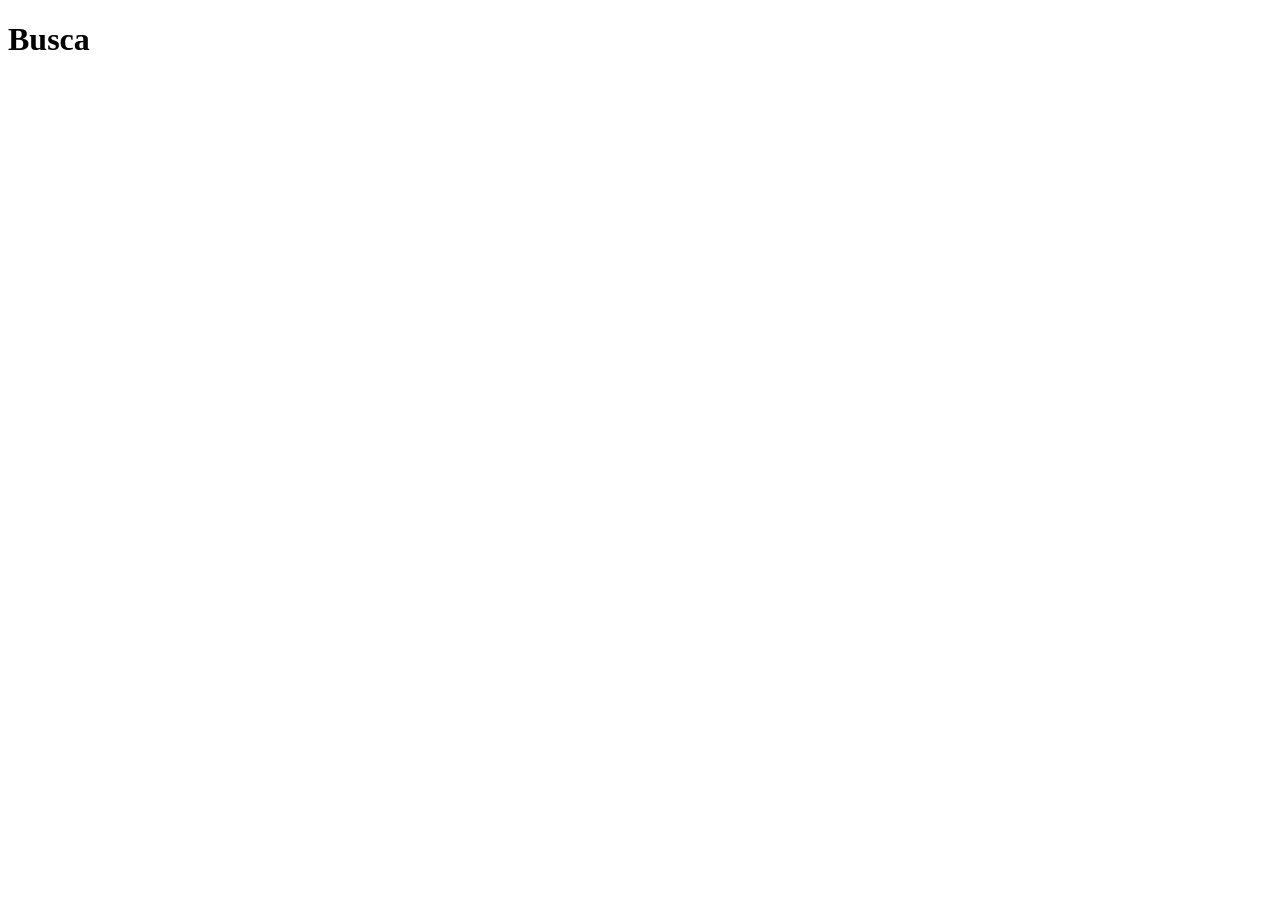
==== busca.html @ 6e4b0859 "Estrutura inicial do projeto" ====
<!DOCTYPE html>
<html lang="pt-BR">
<head>
  <meta charset="UTF-8">
  <meta name="viewport" content="width=device-width, initial-scale=1">
  <title>Busca · IMDb Clone</title>
  <link rel="stylesheet" href="css/variaveis.css">
  <link rel="stylesheet" href="css/base.css">
  <link rel="stylesheet" href="css/componentes.css">
  <link rel="stylesheet" href="css/paginas.css">
</head>
<body data-pagina="busca" data-raiz=".">
  <header id="cabecalho"></header>
  <main id="conteudo">
    <h1>Busca</h1>
  </main>
  <footer id="rodape"></footer>
</body>
</html>
---- css/variaveis.css ----
/* ==========================================================================
   variaveis.css — tokens do guia de estilo (Parte 1, seção 4)
   Valores medidos no IMDb em 08/11/2026. Importado antes de todos os outros CSS.
   Tema escuro é o padrão; o tema claro troca só as variáveis (html[data-tema="claro"]).
   ========================================================================== */

:root {
  /* ---- Cores fixas (iguais nos dois temas) ---- */
  --cor-destaque: #F5C518;        /* botão primário, estrelas, barra dos títulos */
  --cor-sobre-destaque: #000000;  /* texto em cima do amarelo (contraste 12,9:1) */

  /* ---- Tema escuro (padrão) ---- */
  --cor-fundo: #000000;
  --cor-cabecalho: #121212;
  --cor-superficie: #1F1F1F;      /* busca, campos, menus */
  --cor-card: #1A1A1A;            /* cards e pôsteres */
  --cor-botao-secundario: #2C2C2C;
  --cor-borda: #3A3A3A;
  --cor-texto: #FFFFFF;           /* 21:1 sobre o fundo */
  --cor-texto-2: #B3B3B3;         /* secundário: metadados, rodapé (10:1) */
  --cor-link: #5799EF;            /* links e "Avaliar" (7,2:1) */
  --cor-erro: #FB3C3C;            /* 5,8:1 */
  --cor-sucesso: #67AD4B;         /* 7,7:1 */
  --cor-foco: #5799EF;            /* contorno de foco visível (teclado) */

  /* ---- Tipografia ---- */
  --fonte: "Roboto", Helvetica, Arial, sans-serif;
  --tam-h1: 3rem;          /* 48px / 50px — peso 300 */
  --alt-h1: 3.125rem;
  --tam-h2: 1.375rem;      /* 22px / 26px — peso 600 */
  --alt-h2: 1.625rem;
  --tam-texto: 1rem;       /* 16px / 24px — peso 400 */
  --alt-texto: 1.5rem;
  --tam-botao: 0.875rem;   /* 14px / 20px — peso 500 */
  --alt-botao: 1.25rem;
  --tam-legenda: 0.75rem;  /* 12px / 16px — peso 400 */
  --alt-legenda: 1rem;
  --peso-leve: 300;
  --peso-normal: 400;
  --peso-medio: 500;
  --peso-forte: 600;

  /* ---- Formas e medidas ---- */
  --raio-botao: 24px;      /* pílula */
  --raio-card: 12px;
  --raio-chip: 16px;
  --raio-campo: 4px;
  --altura-botao: 36px;
  --altura-botao-grande: 48px;
  --altura-chip: 30px;
  --altura-cabecalho: 56px;
  --largura-maxima: 1280px;
  --barra-titulo: 4px;     /* barra amarela à esquerda do h2 */
  --espaco-1: 0.25rem;
  --espaco-2: 0.5rem;
  --espaco-3: 1rem;
  --espaco-4: 1.5rem;
  --espaco-5: 2rem;

  /* ---- Movimento ---- */
  --transicao: 0.2s ease;
}

/* Tema claro (alternância via js/componentes/tema.js) */
html[data-tema="claro"] {
  --cor-fundo: #FFFFFF;
  --cor-cabecalho: #F0F0F0;
  --cor-superficie: #FAFAFA;
  --cor-card: #FFFFFF;
  --cor-botao-secundario: #F0F0F0;
  --cor-borda: #D0D0D0;
  --cor-texto: #212121;           /* 16,1:1 sobre branco */
  --cor-texto-2: #5F5F5F;
  --cor-link: #0E63BE;            /* 5,9:1 */
  --cor-erro: #BD2404;            /* 6,1:1 */
  --cor-sucesso: #008A00;         /* só ícone e borda (4,5:1) */
  --cor-foco: #0E63BE;
}

/* Breakpoints adotados (não dá para usar variável dentro de @media):
   mobile  : até 599px
   tablet  : a partir de 600px   → @media (min-width: 600px)
   desktop : a partir de 1024px  → @media (min-width: 1024px) */

/* Mobile: títulos menores (h1 28/32, h2 18/22) */
@media (max-width: 599px) {
  :root {
    --tam-h1: 1.75rem;
    --alt-h1: 2rem;
    --tam-h2: 1.125rem;
    --alt-h2: 1.375rem;
  }
}
---- css/base.css ----
/* base.css: reset, tipografia, layout geral, cabeçalho, rodapé e utilitários. */
---- css/componentes.css ----
/* componentes.css: botões, cards, chips, campos de formulário, alertas, modal, tabela e carrossel. */
---- css/paginas.css ----
/* paginas.css: ajustes específicos de cada página (um bloco comentado por página). */
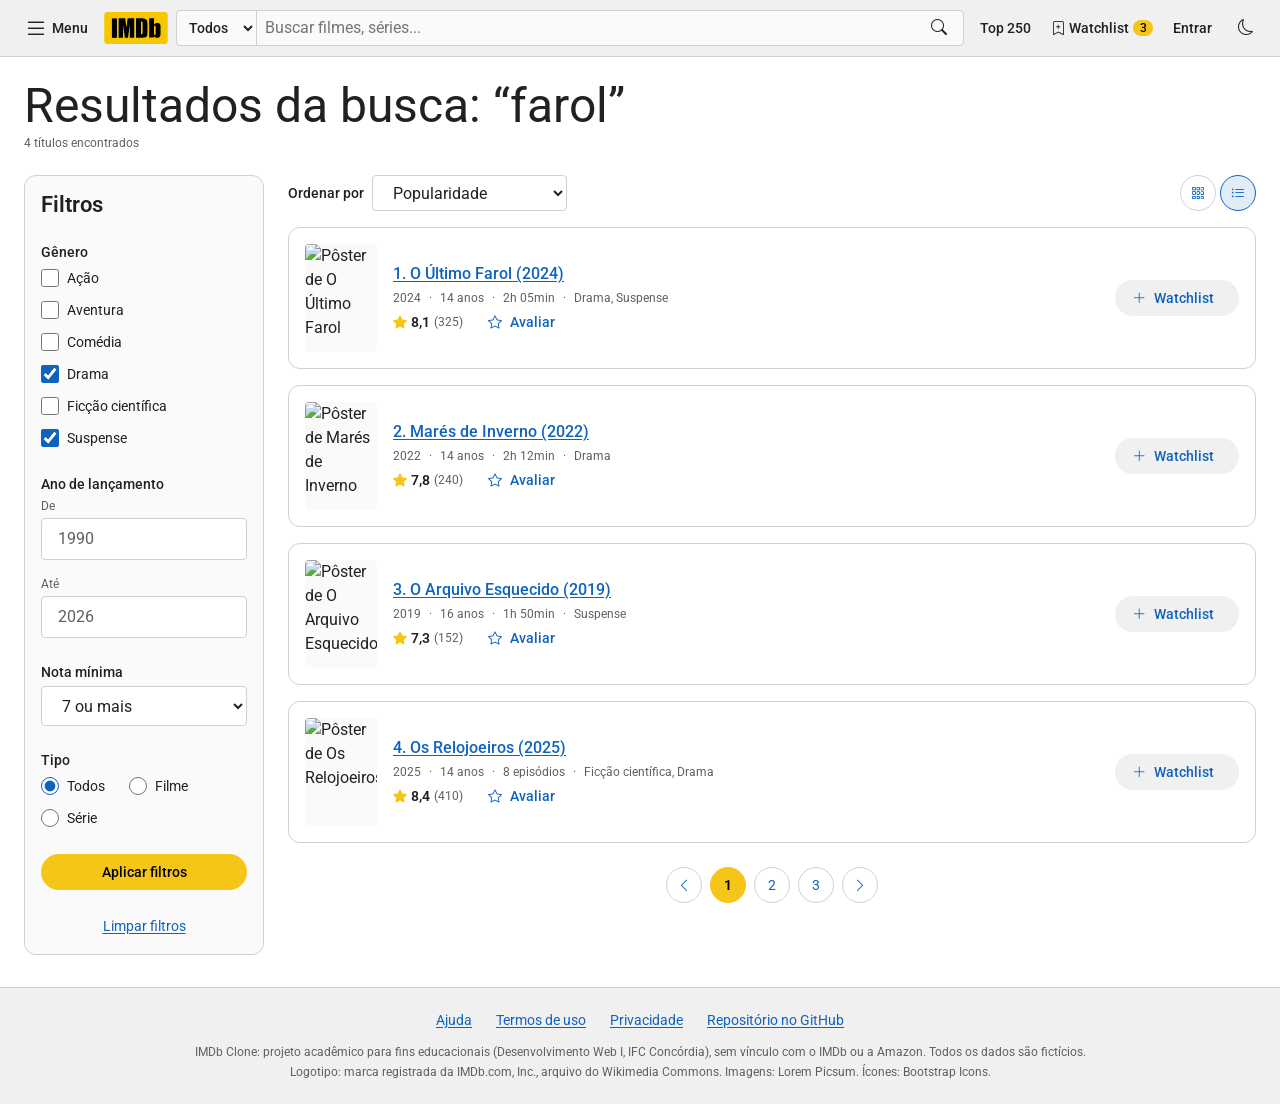
==== commit 4bf1cbff: "Paginas Busca, Top 250 (tabela) e Watchlist" ====
--- a/busca.html
+++ b/busca.html
@@ -4,16 +4,307 @@
   <meta charset="UTF-8">
   <meta name="viewport" content="width=device-width, initial-scale=1">
   <title>Busca · IMDb Clone</title>
+  <meta name="description" content="Busque filmes e séries fictícios com filtros por gênero, ano, nota e tipo.">
+  <!-- Fonte Roboto (Google Fonts) e Bootstrap Icons (CDN), conforme a Tabela 5 da Parte 1 -->
+  <link rel="preconnect" href="https://fonts.googleapis.com">
+  <link rel="preconnect" href="https://fonts.gstatic.com" crossorigin>
+  <link rel="stylesheet" href="https://fonts.googleapis.com/css2?family=Roboto:wght@300;400;500;600&display=swap">
+  <link rel="stylesheet" href="https://cdn.jsdelivr.net/npm/bootstrap-icons@1.11.3/font/bootstrap-icons.min.css">
+  <!-- CSS próprio, em camadas: variáveis → base → componentes → páginas -->
   <link rel="stylesheet" href="css/variaveis.css">
   <link rel="stylesheet" href="css/base.css">
   <link rel="stylesheet" href="css/componentes.css">
   <link rel="stylesheet" href="css/paginas.css">
 </head>
 <body data-pagina="busca" data-raiz=".">
-  <header id="cabecalho"></header>
+  <a class="pular-conteudo" href="#conteudo">Pular para o conteúdo</a>
+
+  <!-- ===== Cabeçalho global (igual em todas as páginas públicas) ===== -->
+  <header class="cabecalho" id="cabecalho">
+    <div class="cabecalho-interno">
+      <!-- Botão do menu: o JS alterna .aberta em #menu-principal e aria-expanded -->
+      <button class="botao-menu" id="botao-menu" type="button" aria-controls="menu-principal" aria-expanded="false">
+        <i class="bi bi-list" aria-hidden="true"></i>
+        <span class="botao-menu-texto">Menu</span>
+        <span class="visualmente-oculto">Abrir menu</span>
+      </button>
+
+      <a class="logo" href="index.html">
+        <img src="img/logo-imdb.svg" alt="IMDb Clone, ir para a página inicial" width="64" height="32">
+      </a>
+
+      <!-- Busca do cabeçalho: envia por GET para a página de busca -->
+      <form class="busca-cabecalho" id="form-busca-cabecalho" action="busca.html" method="get" role="search">
+        <label class="visualmente-oculto" for="busca-tipo">Tipo de título</label>
+        <select id="busca-tipo" name="tipo">
+          <option value="">Todos</option>
+          <option value="filme">Filmes</option>
+          <option value="serie">Séries</option>
+        </select>
+        <label class="visualmente-oculto" for="busca-termo">Buscar títulos</label>
+        <input type="search" id="busca-termo" name="q" placeholder="Buscar filmes, séries..." autocomplete="off">
+        <button type="submit">
+          <i class="bi bi-search" aria-hidden="true"></i>
+          <span class="visualmente-oculto">Buscar</span>
+        </button>
+      </form>
+
+      <div class="atalhos">
+        <a class="atalho atalho-mobile" href="busca.html"><i class="bi bi-search" aria-hidden="true"></i> Buscar</a>
+        <a class="atalho atalho-desktop" href="top250.html">Top 250</a>
+        <a class="atalho atalho-desktop" href="watchlist.html">
+          <i class="bi bi-bookmark-plus" aria-hidden="true"></i> Watchlist
+          <span class="contador" data-contador-watchlist>3</span>
+        </a>
+        <a class="atalho" href="admin/login.html">Entrar</a>
+      </div>
+
+      <!-- Alternar tema: o JS troca html[data-tema="escuro"] -->
+      <button class="botao-tema" id="botao-tema" type="button" aria-pressed="false">
+        <i class="bi bi-moon" aria-hidden="true"></i>
+        <span class="visualmente-oculto">Ativar tema escuro</span>
+      </button>
+    </div>
+
+    <!-- Gaveta do menu (estado "menu aberto" do wireframe) -->
+    <nav class="gaveta" id="menu-principal" aria-label="Menu principal">
+      <div class="gaveta-topo">
+        <button class="botao botao-contorno botao-icone" id="fechar-menu" type="button">
+          <i class="bi bi-x-lg" aria-hidden="true"></i>
+          <span class="visualmente-oculto">Fechar menu</span>
+        </button>
+      </div>
+      <ul class="gaveta-lista">
+        <li><a href="index.html"><i class="bi bi-house" aria-hidden="true"></i> Início</a></li>
+        <li><a href="busca.html" aria-current="page"><i class="bi bi-search" aria-hidden="true"></i> Busca</a></li>
+        <li><a href="top250.html"><i class="bi bi-trophy" aria-hidden="true"></i> Top 250</a></li>
+        <li><a href="watchlist.html"><i class="bi bi-bookmark-plus" aria-hidden="true"></i> <span>Watchlist (<span data-contador-watchlist>3</span>)</span></a></li>
+        <li><a href="admin/login.html"><i class="bi bi-person-circle" aria-hidden="true"></i> Entrar</a></li>
+      </ul>
+    </nav>
+  </header>
+
   <main id="conteudo">
-    <h1>Busca</h1>
+    <header class="cabecalho-pagina">
+      <h1>Resultados da busca: <span id="termo-busca">“farol”</span></h1>
+      <p class="subtitulo" id="contador-resultados" aria-live="polite">4 títulos encontrados</p>
+    </header>
+
+    <div class="busca-layout">
+      <!-- ===== Filtros (GET): barra lateral no desktop, painel que abre no mobile ===== -->
+      <aside class="filtros" id="painel-filtros" aria-labelledby="titulo-filtros">
+        <form class="filtros-form" id="form-filtros" action="busca.html" method="get">
+          <div class="filtros-topo">
+            <h2 id="titulo-filtros">Filtros</h2>
+            <!-- Só aparece no mobile; o JS fecha o painel -->
+            <button class="botao botao-contorno botao-icone botao-pequeno filtros-fechar" id="fechar-filtros" type="button">
+              <i class="bi bi-x-lg" aria-hidden="true"></i>
+              <span class="visualmente-oculto">Fechar filtros</span>
+            </button>
+          </div>
+
+          <input type="hidden" name="q" value="farol">
+
+          <fieldset class="campo">
+            <legend>Gênero</legend>
+            <div class="opcoes opcoes-coluna">
+              <label class="opcao"><input type="checkbox" name="genero" value="ação"> Ação</label>
+              <label class="opcao"><input type="checkbox" name="genero" value="aventura"> Aventura</label>
+              <label class="opcao"><input type="checkbox" name="genero" value="comédia"> Comédia</label>
+              <label class="opcao"><input type="checkbox" name="genero" value="drama" checked> Drama</label>
+              <label class="opcao"><input type="checkbox" name="genero" value="ficção científica"> Ficção científica</label>
+              <label class="opcao"><input type="checkbox" name="genero" value="suspense" checked> Suspense</label>
+            </div>
+          </fieldset>
+
+          <fieldset class="campo">
+            <legend>Ano de lançamento</legend>
+            <div class="campos-linha">
+              <div class="campo">
+                <label class="dica" for="filtro-ano-de">De</label>
+                <input class="controle" type="number" id="filtro-ano-de" name="ano_de" min="1888" max="2031" placeholder="1990" aria-describedby="erro-filtro-ano">
+              </div>
+              <div class="campo">
+                <label class="dica" for="filtro-ano-ate">Até</label>
+                <input class="controle" type="number" id="filtro-ano-ate" name="ano_ate" min="1888" max="2031" placeholder="2026" aria-describedby="erro-filtro-ano">
+              </div>
+            </div>
+            <p class="mensagem-erro" id="erro-filtro-ano" aria-live="polite"></p>
+          </fieldset>
+
+          <div class="campo">
+            <label class="rotulo" for="filtro-nota">Nota mínima</label>
+            <select class="controle" id="filtro-nota" name="nota_min">
+              <option value="">Qualquer nota</option>
+              <option value="9">9 ou mais</option>
+              <option value="8">8 ou mais</option>
+              <option value="7" selected>7 ou mais</option>
+              <option value="6">6 ou mais</option>
+            </select>
+          </div>
+
+          <fieldset class="campo">
+            <legend>Tipo</legend>
+            <div class="opcoes">
+              <label class="opcao"><input type="radio" name="tipo" value="" checked> Todos</label>
+              <label class="opcao"><input type="radio" name="tipo" value="filme"> Filme</label>
+              <label class="opcao"><input type="radio" name="tipo" value="serie"> Série</label>
+            </div>
+          </fieldset>
+
+          <button class="botao botao-primario botao-bloco" type="submit">Aplicar filtros</button>
+          <a class="filtros-limpar" href="busca.html">Limpar filtros</a>
+        </form>
+      </aside>
+
+      <!-- ===== Resultados ===== -->
+      <section class="resultados" aria-label="Resultados">
+        <div class="barra-resultados">
+          <button class="botao botao-contorno filtros-abrir" id="abrir-filtros" type="button" aria-controls="painel-filtros" aria-expanded="false">
+            <i class="bi bi-funnel" aria-hidden="true"></i> Filtros (2)
+          </button>
+          <div class="campo-inline">
+            <label class="rotulo" for="ordenar-busca">Ordenar por</label>
+            <select class="controle" id="ordenar-busca" name="ordem" form="form-filtros">
+              <option value="popularidade">Popularidade</option>
+              <option value="nota">Nota</option>
+              <option value="ano">Ano (mais recentes)</option>
+              <option value="titulo">Título (A–Z)</option>
+            </select>
+          </div>
+          <!-- Alternância grade/lista: o JS troca data-visualizacao em #lista-resultados -->
+          <div class="alternar-visualizacao" role="group" aria-label="Visualização">
+            <button class="botao botao-contorno botao-icone" type="button" data-visualizacao="grade" aria-pressed="false">
+              <i class="bi bi-grid-3x3-gap" aria-hidden="true"></i><span class="visualmente-oculto">Grade</span>
+            </button>
+            <button class="botao botao-contorno botao-icone" type="button" data-visualizacao="lista" aria-pressed="true">
+              <i class="bi bi-list-ul" aria-hidden="true"></i><span class="visualmente-oculto">Lista</span>
+            </button>
+          </div>
+        </div>
+
+        <ol class="lista-itens" id="lista-resultados" data-visualizacao="lista">
+        <li>
+          <article class="item-lista" data-id="1" data-genero="drama,suspense" data-ano="2024" data-tipo="filme">
+            <img class="poster" src="https://picsum.photos/seed/farol/144/216" alt="Pôster de O Último Farol" width="72" height="108" loading="lazy">
+            <div class="item-info">
+              <h2><a href="titulo.html?id=1">1. O Último Farol (2024)</a></h2>
+              <ul class="metadados">
+            <li>2024</li>
+            <li>14 anos</li>
+            <li>2h 05min</li>
+            <li>Drama, Suspense</li>
+              </ul>
+              <div class="item-nota">
+                <p class="nota"><i class="bi bi-star-fill" aria-hidden="true"></i> <span class="nota-valor">8,1</span> <span class="nota-votos">(325)</span></p>
+                <a class="botao botao-texto" href="titulo.html?id=1#avaliar"><i class="bi bi-star" aria-hidden="true"></i> Avaliar</a>
+              </div>
+            </div>
+            <div class="item-acoes">
+              <button class="botao botao-secundario botao-watchlist" type="button" data-id="1" aria-pressed="false">
+                <i class="bi bi-plus-lg" aria-hidden="true"></i> Watchlist<span class="visualmente-oculto">: O Último Farol</span>
+              </button>
+            </div>
+          </article>
+        </li>
+        <li>
+          <article class="item-lista" data-id="3" data-genero="drama" data-ano="2022" data-tipo="filme">
+            <img class="poster" src="https://picsum.photos/seed/mares/144/216" alt="Pôster de Marés de Inverno" width="72" height="108" loading="lazy">
+            <div class="item-info">
+              <h2><a href="titulo.html?id=3">2. Marés de Inverno (2022)</a></h2>
+              <ul class="metadados">
+            <li>2022</li>
+            <li>14 anos</li>
+            <li>2h 12min</li>
+            <li>Drama</li>
+              </ul>
+              <div class="item-nota">
+                <p class="nota"><i class="bi bi-star-fill" aria-hidden="true"></i> <span class="nota-valor">7,8</span> <span class="nota-votos">(240)</span></p>
+                <a class="botao botao-texto" href="titulo.html?id=3#avaliar"><i class="bi bi-star" aria-hidden="true"></i> Avaliar</a>
+              </div>
+            </div>
+            <div class="item-acoes">
+              <button class="botao botao-secundario botao-watchlist" type="button" data-id="3" aria-pressed="false">
+                <i class="bi bi-plus-lg" aria-hidden="true"></i> Watchlist<span class="visualmente-oculto">: Marés de Inverno</span>
+              </button>
+            </div>
+          </article>
+        </li>
+        <li>
+          <article class="item-lista" data-id="6" data-genero="suspense" data-ano="2019" data-tipo="filme">
+            <img class="poster" src="https://picsum.photos/seed/arquivo/144/216" alt="Pôster de O Arquivo Esquecido" width="72" height="108" loading="lazy">
+            <div class="item-info">
+              <h2><a href="titulo.html?id=6">3. O Arquivo Esquecido (2019)</a></h2>
+              <ul class="metadados">
+            <li>2019</li>
+            <li>16 anos</li>
+            <li>1h 50min</li>
+            <li>Suspense</li>
+              </ul>
+              <div class="item-nota">
+                <p class="nota"><i class="bi bi-star-fill" aria-hidden="true"></i> <span class="nota-valor">7,3</span> <span class="nota-votos">(152)</span></p>
+                <a class="botao botao-texto" href="titulo.html?id=6#avaliar"><i class="bi bi-star" aria-hidden="true"></i> Avaliar</a>
+              </div>
+            </div>
+            <div class="item-acoes">
+              <button class="botao botao-secundario botao-watchlist" type="button" data-id="6" aria-pressed="false">
+                <i class="bi bi-plus-lg" aria-hidden="true"></i> Watchlist<span class="visualmente-oculto">: O Arquivo Esquecido</span>
+              </button>
+            </div>
+          </article>
+        </li>
+        <li>
+          <article class="item-lista" data-id="7" data-genero="ficção científica,drama" data-ano="2025" data-tipo="série">
+            <img class="poster" src="https://picsum.photos/seed/relogio/144/216" alt="Pôster de Os Relojoeiros" width="72" height="108" loading="lazy">
+            <div class="item-info">
+              <h2><a href="titulo.html?id=7">4. Os Relojoeiros (2025)</a></h2>
+              <ul class="metadados">
+            <li>2025</li>
+            <li>14 anos</li>
+            <li>8 episódios</li>
+            <li>Ficção científica, Drama</li>
+              </ul>
+              <div class="item-nota">
+                <p class="nota"><i class="bi bi-star-fill" aria-hidden="true"></i> <span class="nota-valor">8,4</span> <span class="nota-votos">(410)</span></p>
+                <a class="botao botao-texto" href="titulo.html?id=7#avaliar"><i class="bi bi-star" aria-hidden="true"></i> Avaliar</a>
+              </div>
+            </div>
+            <div class="item-acoes">
+              <button class="botao botao-secundario botao-watchlist" type="button" data-id="7" aria-pressed="false">
+                <i class="bi bi-plus-lg" aria-hidden="true"></i> Watchlist<span class="visualmente-oculto">: Os Relojoeiros</span>
+              </button>
+            </div>
+          </article>
+        </li>
+        </ol>
+
+        <!-- Paginação no desktop; "Carregar mais" no mobile -->
+        <nav class="paginacao" aria-label="Páginas de resultados">
+          <ol>
+            <li><a href="#" aria-label="Página anterior"><i class="bi bi-chevron-left" aria-hidden="true"></i></a></li>
+            <li><a href="busca.html?q=farol&amp;pagina=1" aria-current="page">1</a></li>
+            <li><a href="busca.html?q=farol&amp;pagina=2">2</a></li>
+            <li><a href="busca.html?q=farol&amp;pagina=3">3</a></li>
+            <li><a href="busca.html?q=farol&amp;pagina=2" aria-label="Próxima página"><i class="bi bi-chevron-right" aria-hidden="true"></i></a></li>
+          </ol>
+        </nav>
+        <button class="botao botao-contorno botao-bloco carregar-mais" id="carregar-mais" type="button">Carregar mais resultados</button>
+      </section>
+    </div>
   </main>
-  <footer id="rodape"></footer>
+
+  <!-- ===== Rodapé (aviso de clone educacional exigido pelo enunciado) ===== -->
+  <footer class="rodape" id="rodape">
+    <nav aria-label="Links do rodapé">
+      <ul class="rodape-links">
+        <li><a href="#">Ajuda</a></li>
+        <li><a href="#">Termos de uso</a></li>
+        <li><a href="#">Privacidade</a></li>
+        <li><a href="https://github.com/arthurlorenzett/IMDb_Mock">Repositório no GitHub</a></li>
+      </ul>
+    </nav>
+    <p>IMDb Clone: projeto acadêmico para fins educacionais (Desenvolvimento Web I, IFC Concórdia), sem vínculo com o IMDb ou a Amazon. Todos os dados são fictícios.</p>
+    <p>Logotipo: marca registrada da IMDb.com, Inc., arquivo do Wikimedia Commons. Imagens: Lorem Picsum. Ícones: Bootstrap Icons.</p>
+  </footer>
 </body>
 </html>
--- a/css/variaveis.css
+++ b/css/variaveis.css
@@ -1,27 +1,33 @@
 /* ==========================================================================
    variaveis.css — tokens do guia de estilo (Parte 1, seção 4)
    Valores medidos no IMDb em 08/11/2026. Importado antes de todos os outros CSS.
-   Tema escuro é o padrão; o tema claro troca só as variáveis (html[data-tema="claro"]).
+   Tema claro é o padrão; o tema escuro troca só as variáveis (html[data-tema="escuro"]).
    ========================================================================== */
 
 :root {
   /* ---- Cores fixas (iguais nos dois temas) ---- */
   --cor-destaque: #F5C518;        /* botão primário, estrelas, barra dos títulos */
   --cor-sobre-destaque: #000000;  /* texto em cima do amarelo (contraste 12,9:1) */
+  --cor-sobre-foto: #FFFFFF;      /* texto e setas em cima de fotos (carrossel, trailer) */
+  --cor-veu-foto: rgba(0, 0, 0, 0.8);        /* degradê que garante leitura sobre a foto */
+  --cor-veu-leve: rgba(0, 0, 0, 0.45);       /* fundo das setas do carrossel */
+  --cor-borda-foto: rgba(255, 255, 255, 0.6); /* borda das setas e indicadores do carrossel */
 
-  /* ---- Tema escuro (padrão) ---- */
-  --cor-fundo: #000000;
-  --cor-cabecalho: #121212;
-  --cor-superficie: #1F1F1F;      /* busca, campos, menus */
-  --cor-card: #1A1A1A;            /* cards e pôsteres */
-  --cor-botao-secundario: #2C2C2C;
-  --cor-borda: #3A3A3A;
-  --cor-texto: #FFFFFF;           /* 21:1 sobre o fundo */
-  --cor-texto-2: #B3B3B3;         /* secundário: metadados, rodapé (10:1) */
-  --cor-link: #5799EF;            /* links e "Avaliar" (7,2:1) */
-  --cor-erro: #FB3C3C;            /* 5,8:1 */
-  --cor-sucesso: #67AD4B;         /* 7,7:1 */
-  --cor-foco: #5799EF;            /* contorno de foco visível (teclado) */
+  /* ---- Tema claro (padrão) ---- */
+  --cor-fundo: #FFFFFF;
+  --cor-cabecalho: #F0F0F0;
+  --cor-superficie: #FAFAFA;      /* busca, campos, menus */
+  --cor-card: #FFFFFF;            /* cards e pôsteres */
+  --cor-botao-secundario: #F0F0F0;
+  --cor-borda: #D0D0D0;
+  --cor-texto: #212121;           /* 16,1:1 sobre branco */
+  --cor-texto-2: #5F5F5F;         /* secundário: metadados, rodapé */
+  --cor-link: #0E63BE;            /* links e "Avaliar" (5,9:1) */
+  --cor-erro: #BD2404;            /* 6,1:1 */
+  --cor-sucesso: #008A00;         /* só ícone e borda (4,5:1) */
+  --cor-foco: #0E63BE;            /* contorno de foco visível (teclado) */
+  --cor-sombra: rgba(0, 0, 0, 0.12);
+  --cor-fundo-modal: rgba(0, 0, 0, 0.6);  /* véu atrás de modais e da gaveta */
 
   /* ---- Tipografia ---- */
   --fonte: "Roboto", Helvetica, Arial, sans-serif;
@@ -61,20 +67,21 @@
   --transicao: 0.2s ease;
 }
 
-/* Tema claro (alternância via js/componentes/tema.js) */
-html[data-tema="claro"] {
-  --cor-fundo: #FFFFFF;
-  --cor-cabecalho: #F0F0F0;
-  --cor-superficie: #FAFAFA;
-  --cor-card: #FFFFFF;
-  --cor-botao-secundario: #F0F0F0;
-  --cor-borda: #D0D0D0;
-  --cor-texto: #212121;           /* 16,1:1 sobre branco */
-  --cor-texto-2: #5F5F5F;
-  --cor-link: #0E63BE;            /* 5,9:1 */
-  --cor-erro: #BD2404;            /* 6,1:1 */
-  --cor-sucesso: #008A00;         /* só ícone e borda (4,5:1) */
-  --cor-foco: #0E63BE;
+/* Tema escuro (o JS do colega só troca o atributo: html[data-tema="escuro"]) */
+html[data-tema="escuro"] {
+  --cor-fundo: #000000;
+  --cor-cabecalho: #121212;
+  --cor-superficie: #1F1F1F;
+  --cor-card: #1A1A1A;
+  --cor-botao-secundario: #2C2C2C;
+  --cor-borda: #3A3A3A;
+  --cor-texto: #FFFFFF;           /* 21:1 sobre o fundo */
+  --cor-texto-2: #B3B3B3;         /* 10:1 */
+  --cor-link: #5799EF;            /* 7,2:1 */
+  --cor-erro: #FB3C3C;            /* 5,8:1 */
+  --cor-sucesso: #67AD4B;         /* 7,7:1 */
+  --cor-foco: #5799EF;
+  --cor-sombra: rgba(0, 0, 0, 0.5);
 }
 
 /* Breakpoints adotados (não dá para usar variável dentro de @media):
--- a/css/base.css
+++ b/css/base.css
@@ -1 +1,461 @@
-/* base.css: reset, tipografia, layout geral, cabeçalho, rodapé e utilitários. */
+/* ==========================================================================
+   base.css — reset, tipografia, layout geral, cabeçalho, rodapé e utilitários.
+   Usa só as variáveis de variaveis.css (cores e fontes do guia de estilo).
+   ========================================================================== */
+
+/* ---- Reset mínimo ---- */
+*,
+*::before,
+*::after {
+  box-sizing: border-box;
+}
+
+body,
+h1, h2, h3, h4,
+p, ul, ol, figure, fieldset {
+  margin: 0;
+}
+
+ul[class],
+ol[class] {
+  padding: 0;
+  list-style: none;
+}
+
+img {
+  display: block;
+  max-width: 100%;
+  height: auto;
+}
+
+button,
+input,
+select,
+textarea {
+  font: inherit;
+  color: inherit;
+}
+
+/* ---- Página ---- */
+body {
+  display: flex;               /* rodapé sempre no fim, mesmo com pouco conteúdo */
+  flex-direction: column;
+  min-height: 100vh;
+  background: var(--cor-fundo);
+  color: var(--cor-texto);
+  font-family: var(--fonte);
+  font-size: var(--tam-texto);
+  line-height: var(--alt-texto);
+  font-weight: var(--peso-normal);
+  transition: background-color var(--transicao), color var(--transicao);
+}
+
+main {
+  flex: 1;
+  width: 100%;
+  max-width: var(--largura-maxima);
+  margin: 0 auto;
+  padding: var(--espaco-4) var(--espaco-3) var(--espaco-5);
+}
+
+/* ---- Tipografia (escala da Tabela 4 da Parte 1) ---- */
+h1 {
+  font-size: var(--tam-h1);
+  line-height: var(--alt-h1);
+  font-weight: var(--peso-normal);
+}
+
+h2 {
+  font-size: var(--tam-h2);
+  line-height: var(--alt-h2);
+  font-weight: var(--peso-forte);
+}
+
+h3 {
+  font-size: var(--tam-texto);
+  line-height: var(--alt-texto);
+  font-weight: var(--peso-forte);
+}
+
+a {
+  color: var(--cor-link);
+  text-underline-offset: 2px;
+}
+
+a:hover {
+  text-decoration-thickness: 2px;
+}
+
+/* Foco visível para quem navega pelo teclado (2.4 do enunciado) */
+:focus-visible {
+  outline: 2px solid var(--cor-foco);
+  outline-offset: 2px;
+}
+
+/* Título de seção com a barra amarela de 4 px à esquerda (guia 4.3) */
+.titulo-secao {
+  display: flex;
+  align-items: center;
+  gap: var(--espaco-2);
+  padding-left: var(--espaco-3);
+  border-left: var(--barra-titulo) solid var(--cor-destaque);
+}
+
+.subtitulo {
+  color: var(--cor-texto-2);
+  font-size: var(--tam-legenda);
+  line-height: var(--alt-legenda);
+}
+
+/* Cabeçalho da página: h1 + linha de apoio */
+.cabecalho-pagina {
+  margin-bottom: var(--espaco-4);
+}
+
+.cabecalho-pagina .subtitulo {
+  margin-top: var(--espaco-1);
+}
+
+/* ==========================================================================
+   Cabeçalho global (o mesmo HTML em todas as páginas)
+   ========================================================================== */
+.cabecalho {
+  position: sticky;            /* continua visível ao rolar */
+  top: 0;
+  z-index: 10;
+  background: var(--cor-cabecalho);
+  border-bottom: 1px solid var(--cor-borda);
+}
+
+.cabecalho-interno {
+  display: flex;
+  align-items: center;
+  gap: var(--espaco-2);
+  max-width: var(--largura-maxima);
+  min-height: var(--altura-cabecalho);
+  margin: 0 auto;
+  padding: var(--espaco-2) var(--espaco-3);
+}
+
+.logo {
+  flex-shrink: 0;
+  border-radius: var(--raio-campo);
+}
+
+.logo img {
+  width: 64px;
+  height: 32px;
+}
+
+/* Botão ☰ / "Menu": o JS do colega alterna a classe .aberta na gaveta */
+.botao-menu {
+  display: inline-flex;
+  align-items: center;
+  gap: var(--espaco-1);
+  height: var(--altura-botao);
+  padding: 0 var(--espaco-2);
+  border: 0;
+  border-radius: var(--raio-campo);
+  background: transparent;
+  font-size: var(--tam-botao);
+  font-weight: var(--peso-medio);
+  cursor: pointer;
+  transition: background-color var(--transicao);
+}
+
+.botao-menu:hover {
+  background: var(--cor-botao-secundario);
+}
+
+.botao-menu .bi {
+  font-size: 1.5rem;
+}
+
+.botao-menu-texto {
+  display: none;               /* no mobile só o ícone ☰ */
+}
+
+/* Busca do cabeçalho (GET → busca.html) */
+.busca-cabecalho {
+  display: none;               /* no mobile vira o link "Buscar" */
+  flex: 1;
+  height: var(--altura-botao);
+  border: 1px solid var(--cor-borda);
+  border-radius: var(--raio-campo);
+  background: var(--cor-superficie);
+  overflow: hidden;
+  transition: border-color var(--transicao);
+}
+
+.busca-cabecalho:focus-within {
+  border-color: var(--cor-foco);
+  box-shadow: 0 0 0 1px var(--cor-foco);
+}
+
+.busca-cabecalho select,
+.busca-cabecalho input,
+.busca-cabecalho button {
+  border: 0;
+  background: transparent;
+}
+
+.busca-cabecalho select {
+  padding: 0 var(--espaco-2);
+  border-right: 1px solid var(--cor-borda);
+  font-size: var(--tam-botao);
+  font-weight: var(--peso-medio);
+}
+
+.busca-cabecalho input {
+  flex: 1;
+  min-width: 0;
+  padding: 0 var(--espaco-2);
+}
+
+.busca-cabecalho button {
+  padding: 0 var(--espaco-3);
+  cursor: pointer;
+}
+
+/* O contorno de foco fica no formulário inteiro (:focus-within acima) */
+.busca-cabecalho input:focus-visible,
+.busca-cabecalho select:focus-visible,
+.busca-cabecalho button:focus-visible {
+  outline: none;
+}
+
+/* Atalhos à direita: Buscar (mobile), Top 250, Watchlist, Entrar */
+.atalhos {
+  display: flex;
+  align-items: center;
+  gap: var(--espaco-1);
+  margin-left: auto;
+}
+
+.atalho {
+  display: inline-flex;
+  align-items: center;
+  gap: var(--espaco-1);
+  height: var(--altura-botao);
+  padding: 0 var(--espaco-2);
+  border-radius: var(--raio-campo);
+  color: var(--cor-texto);
+  font-size: var(--tam-botao);
+  font-weight: var(--peso-medio);
+  text-decoration: none;
+  white-space: nowrap;
+  transition: background-color var(--transicao);
+}
+
+.atalho:hover {
+  background: var(--cor-botao-secundario);
+}
+
+.atalho-desktop {
+  display: none;
+}
+
+/* Contador da Watchlist (o JS atualiza o número) */
+.contador {
+  min-width: 1.25rem;
+  padding: 0 var(--espaco-1);
+  border-radius: var(--raio-chip);
+  background: var(--cor-destaque);
+  color: var(--cor-sobre-destaque);
+  font-size: var(--tam-legenda);
+  line-height: var(--alt-legenda);
+  text-align: center;
+}
+
+/* Botão de alternar tema (o JS troca html[data-tema]) */
+.botao-tema {
+  flex-shrink: 0;
+  width: var(--altura-botao);
+  height: var(--altura-botao);
+  border: 0;
+  border-radius: 50%;
+  background: transparent;
+  cursor: pointer;
+  transition: background-color var(--transicao);
+}
+
+.botao-tema:hover {
+  background: var(--cor-botao-secundario);
+}
+
+/* ---- Gaveta do menu (estado "menu aberto" do wireframe) ----
+   Fechada: fora da tela e invisível (não recebe foco pelo Tab).
+   Aberta: o JS adiciona .aberta e muda aria-expanded do botão. */
+.gaveta {
+  position: fixed;
+  inset: 0 auto 0 0;
+  z-index: 20;
+  width: min(300px, 85vw);
+  padding: var(--espaco-3);
+  background: var(--cor-cabecalho);
+  box-shadow: 4px 0 16px var(--cor-sombra);
+  transform: translateX(-100%);
+  visibility: hidden;
+  transition: transform var(--transicao), visibility var(--transicao);
+}
+
+.gaveta.aberta {
+  transform: translateX(0);
+  visibility: visible;
+}
+
+.gaveta-topo {
+  display: flex;
+  justify-content: flex-end;
+  margin-bottom: var(--espaco-2);
+}
+
+.gaveta-lista a {
+  display: flex;
+  align-items: center;
+  gap: var(--espaco-2);
+  padding: var(--espaco-2) var(--espaco-3);
+  border-radius: var(--raio-campo);
+  color: var(--cor-texto);
+  font-weight: var(--peso-medio);
+  text-decoration: none;
+  transition: background-color var(--transicao);
+}
+
+.gaveta-lista a:hover,
+.gaveta-lista a[aria-current="page"] {
+  background: var(--cor-botao-secundario);
+}
+
+.gaveta-lista a[aria-current="page"] {
+  box-shadow: inset var(--barra-titulo) 0 0 var(--cor-destaque);
+}
+
+/* ==========================================================================
+   Cabeçalho do painel (páginas admin com sessão)
+   ========================================================================== */
+.titulo-painel {
+  font-weight: var(--peso-forte);
+  white-space: nowrap;
+}
+
+.titulo-painel-completo,
+.saudacao {
+  display: none;
+}
+
+.saudacao {
+  color: var(--cor-texto-2);
+  font-size: var(--tam-botao);
+}
+
+/* ==========================================================================
+   Rodapé (aviso de clone educacional exigido pelo enunciado)
+   ========================================================================== */
+.rodape {
+  padding: var(--espaco-4) var(--espaco-3);
+  background: var(--cor-cabecalho);
+  border-top: 1px solid var(--cor-borda);
+  color: var(--cor-texto-2);
+  font-size: var(--tam-legenda);
+  line-height: var(--alt-legenda);
+  text-align: center;
+}
+
+.rodape-links {
+  display: flex;
+  flex-wrap: wrap;
+  justify-content: center;
+  gap: var(--espaco-2) var(--espaco-4);
+  margin-bottom: var(--espaco-3);
+  font-size: var(--tam-botao);
+}
+
+.rodape p + p {
+  margin-top: var(--espaco-1);
+}
+
+/* ==========================================================================
+   Utilitários
+   ========================================================================== */
+
+/* Esconde da tela mas mantém para leitores de tela (rótulos e textos de ícones) */
+.visualmente-oculto {
+  position: absolute;
+  top: 0;                      /* sem isso, dentro de listas com rolagem lateral ele "empurra" a página */
+  left: 0;
+  width: 1px;
+  height: 1px;
+  overflow: hidden;
+  clip-path: inset(50%);
+  white-space: nowrap;
+}
+
+/* Link "Pular para o conteúdo": aparece só ao receber foco pelo Tab */
+.pular-conteudo {
+  position: absolute;
+  top: var(--espaco-2);
+  left: var(--espaco-2);
+  z-index: 30;
+  padding: var(--espaco-2) var(--espaco-3);
+  background: var(--cor-destaque);
+  color: var(--cor-sobre-destaque);
+  transform: translateY(-200%);
+  transition: transform var(--transicao);
+}
+
+.pular-conteudo:focus {
+  transform: translateY(0);
+}
+
+[hidden] {
+  display: none !important;
+}
+
+/* ==========================================================================
+   Breakpoints (600 px e 1024 px, guia 4.3)
+   ========================================================================== */
+
+/* Tablet: busca do cabeçalho aparece e o link "Buscar" some */
+@media (min-width: 600px) {
+  main {
+    padding-left: var(--espaco-4);
+    padding-right: var(--espaco-4);
+  }
+
+  .busca-cabecalho {
+    display: flex;
+  }
+
+  .atalho-mobile {
+    display: none;
+  }
+
+  .titulo-painel-completo {
+    display: inline;
+  }
+
+  .titulo-painel-curto {
+    display: none;
+  }
+}
+
+/* Desktop: botão "Menu" com texto, atalhos Top 250/Watchlist e saudação do painel */
+@media (min-width: 1024px) {
+  .botao-menu-texto,
+  .saudacao {
+    display: inline;
+  }
+
+  .atalho-desktop {
+    display: inline-flex;
+  }
+}
+
+/* Respeita quem pede menos movimento no sistema */
+@media (prefers-reduced-motion: reduce) {
+  * {
+    transition: none !important;
+    animation: none !important;
+  }
+}
--- a/css/componentes.css
+++ b/css/componentes.css
@@ -1 +1,842 @@
-/* componentes.css: botões, cards, chips, campos de formulário, alertas, modal, tabela e carrossel. */
+/* ==========================================================================
+   componentes.css — botões, chips, nota, cards, campos de formulário, alertas,
+   modal, tabela, carrossel e paginação (guia de estilo 4.3, Figura 10).
+   ========================================================================== */
+
+/* ==========================================================================
+   Botões: pílula de 36 px; 48 px nas ações de destaque.
+   O amarelo fica reservado à ação principal de cada tela.
+   ========================================================================== */
+.botao {
+  display: inline-flex;
+  align-items: center;
+  justify-content: center;
+  gap: var(--espaco-2);
+  height: var(--altura-botao);
+  padding: 0 var(--espaco-3);
+  border: 1px solid transparent;
+  border-radius: var(--raio-botao);
+  font-size: var(--tam-botao);
+  line-height: var(--alt-botao);
+  font-weight: var(--peso-medio);
+  text-decoration: none;
+  white-space: nowrap;
+  cursor: pointer;
+  transition: background-color var(--transicao), border-color var(--transicao),
+              color var(--transicao), transform var(--transicao);
+}
+
+.botao:active {
+  transform: scale(0.97);      /* "afunda" um pouco ao clicar */
+}
+
+.botao-primario {
+  background: var(--cor-destaque);
+  color: var(--cor-sobre-destaque);
+}
+
+.botao-primario:hover {
+  background: color-mix(in srgb, var(--cor-destaque) 85%, var(--cor-sobre-destaque));
+}
+
+.botao-secundario {
+  background: var(--cor-botao-secundario);
+  color: var(--cor-link);
+}
+
+.botao-secundario:hover {
+  background: color-mix(in srgb, var(--cor-botao-secundario) 85%, var(--cor-texto));
+}
+
+.botao-contorno {
+  background: transparent;
+  border-color: var(--cor-borda);
+  color: var(--cor-link);
+}
+
+.botao-contorno:hover {
+  border-color: var(--cor-link);
+  background: color-mix(in srgb, var(--cor-link) 8%, transparent);
+}
+
+/* Botão com cara de link (ex.: "Avaliar", "Limpar filtros") */
+.botao-texto {
+  height: auto;
+  padding: 0;
+  background: transparent;
+  color: var(--cor-link);
+}
+
+.botao-texto:hover {
+  text-decoration: underline;
+}
+
+.botao-perigo {
+  background: var(--cor-erro);
+  color: var(--cor-fundo);
+}
+
+.botao-perigo:hover {
+  background: color-mix(in srgb, var(--cor-erro) 85%, var(--cor-texto));
+}
+
+.botao-grande {
+  height: var(--altura-botao-grande);
+  padding: 0 var(--espaco-4);
+}
+
+.botao-pequeno {
+  height: var(--altura-chip);
+  padding: 0 var(--espaco-3);
+  font-size: var(--tam-legenda);
+}
+
+.botao-bloco {
+  width: 100%;
+}
+
+/* Só ícone (ex.: ×, ☆, +); o texto fica em .visualmente-oculto */
+.botao-icone {
+  width: var(--altura-botao);
+  padding: 0;
+  border-radius: 50%;
+}
+
+.botao-icone.botao-pequeno {
+  width: var(--altura-chip);
+}
+
+/* Watchlist: o JS troca aria-pressed="true" quando o título é salvo */
+.botao-watchlist[aria-pressed="true"] {
+  background: var(--cor-link);
+  border-color: var(--cor-link);
+  color: var(--cor-fundo);
+}
+
+/* ==========================================================================
+   Chips de gênero (30 px de altura)
+   ========================================================================== */
+.lista-chips {
+  display: flex;
+  flex-wrap: wrap;
+  gap: var(--espaco-2);
+}
+
+.chip {
+  display: inline-flex;
+  align-items: center;
+  height: var(--altura-chip);
+  padding: 0 var(--espaco-3);
+  border: 1px solid var(--cor-borda);
+  border-radius: var(--raio-chip);
+  color: var(--cor-texto);
+  font-size: var(--tam-botao);
+  text-decoration: none;
+  transition: background-color var(--transicao), border-color var(--transicao);
+}
+
+.chip:hover {
+  border-color: var(--cor-texto-2);
+  background: var(--cor-botao-secundario);
+}
+
+/* ==========================================================================
+   Nota (estrela amarela + valor)
+   ========================================================================== */
+.nota {
+  display: inline-flex;
+  align-items: center;
+  gap: var(--espaco-1);
+  white-space: nowrap;
+}
+
+.nota .bi-star-fill {
+  color: var(--cor-destaque);
+}
+
+.nota-valor {
+  font-weight: var(--peso-forte);
+}
+
+.nota-max,
+.nota-votos {
+  color: var(--cor-texto-2);
+  font-size: var(--tam-legenda);
+}
+
+/* Metadados: ano · classificação · duração · gêneros */
+.metadados {
+  display: flex;
+  flex-wrap: wrap;
+  gap: 0 var(--espaco-2);
+  color: var(--cor-texto-2);
+  font-size: var(--tam-legenda);
+  line-height: var(--alt-legenda);
+}
+
+.metadados li + li::before {
+  content: "·";
+  margin-right: var(--espaco-2);
+}
+
+/* ==========================================================================
+   Card de título (pôster vertical) — Início
+   ========================================================================== */
+.cartao-titulo {
+  display: flex;
+  flex-direction: column;
+  border: 1px solid var(--cor-borda);
+  border-radius: var(--raio-card);
+  background: var(--cor-card);
+  overflow: hidden;
+  transition: transform var(--transicao), box-shadow var(--transicao);
+}
+
+.cartao-titulo:hover,
+.cartao-titulo:focus-within {
+  transform: translateY(-4px);
+  box-shadow: 0 8px 20px var(--cor-sombra);
+}
+
+/* Pôster sempre 2:3, recortado sem distorcer */
+.poster {
+  width: 100%;
+  aspect-ratio: 2 / 3;
+  object-fit: cover;
+  background: var(--cor-superficie);
+}
+
+.cartao-corpo {
+  display: flex;
+  flex: 1;
+  flex-direction: column;
+  gap: var(--espaco-2);
+  padding: var(--espaco-2) var(--espaco-3) var(--espaco-3);
+}
+
+.cartao-linha-nota {
+  display: flex;
+  align-items: center;
+  justify-content: space-between;
+}
+
+.cartao-titulo h3 {
+  flex: 1;                     /* empurra o botão para a base do card */
+  font-size: var(--tam-botao);
+  line-height: var(--alt-botao);
+}
+
+.cartao-titulo h3 a {
+  color: var(--cor-texto);
+  text-decoration: none;
+}
+
+.cartao-titulo h3 a:hover {
+  text-decoration: underline;
+}
+
+/* ==========================================================================
+   Item de lista (pôster pequeno + dados + ações) — Busca, Watchlist, Top 250 mobile
+   ========================================================================== */
+.lista-itens {
+  display: grid;
+  gap: var(--espaco-3);
+}
+
+.item-lista {
+  display: grid;
+  grid-template-columns: 72px 1fr;
+  gap: var(--espaco-3);
+  padding: var(--espaco-3);
+  border: 1px solid var(--cor-borda);
+  border-radius: var(--raio-card);
+  background: var(--cor-card);
+  transition: border-color var(--transicao);
+}
+
+.item-lista:hover {
+  border-color: var(--cor-texto-2);
+}
+
+.item-lista .poster {
+  border-radius: var(--raio-campo);
+}
+
+.item-info {
+  display: flex;
+  flex-direction: column;
+  gap: var(--espaco-1);
+  min-width: 0;
+}
+
+.item-info h2,
+.item-info h3 {
+  font-size: var(--tam-texto);
+  line-height: var(--alt-texto);
+  font-weight: var(--peso-medio);
+}
+
+.item-sinopse {
+  color: var(--cor-texto-2);
+  font-size: var(--tam-botao);
+  line-height: var(--alt-botao);
+}
+
+.item-acoes {
+  display: flex;
+  flex-wrap: wrap;
+  gap: var(--espaco-2);
+  grid-column: 1 / -1;        /* no mobile as ações ficam embaixo */
+}
+
+@media (min-width: 600px) {
+  .item-lista {
+    grid-template-columns: 72px 1fr auto;
+    align-items: center;
+  }
+
+  .item-acoes {
+    flex-direction: column;
+    grid-column: auto;
+  }
+}
+
+/* ==========================================================================
+   Formulários: raio 4 px e borda cinza; foco com borda azul de 2 px;
+   erro com borda vermelha e mensagem logo abaixo do campo.
+   ========================================================================== */
+.campo {
+  display: flex;
+  flex-direction: column;
+  gap: var(--espaco-1);
+}
+
+.rotulo,
+.campo legend {
+  font-size: var(--tam-botao);
+  line-height: var(--alt-botao);
+  font-weight: var(--peso-medio);
+}
+
+.obrigatorio {
+  color: var(--cor-erro);
+}
+
+.controle {
+  width: 100%;
+  min-height: 40px;
+  padding: var(--espaco-2) var(--espaco-3);
+  border: 1px solid var(--cor-borda);
+  border-radius: var(--raio-campo);
+  background: var(--cor-fundo);
+  transition: border-color var(--transicao), box-shadow var(--transicao);
+}
+
+textarea.controle {
+  min-height: 120px;
+  resize: vertical;
+}
+
+.controle::placeholder {
+  color: var(--cor-texto-2);
+}
+
+.controle:hover {
+  border-color: var(--cor-texto-2);
+}
+
+/* Foco: a borda vira azul e a sombra completa os 2 px */
+.controle:focus-visible {
+  outline: none;
+  border-color: var(--cor-foco);
+  box-shadow: 0 0 0 1px var(--cor-foco);
+}
+
+/* Erro: o JS marca aria-invalid="true"; sem JS, :user-invalid (depois que a pessoa mexe) */
+.controle[aria-invalid="true"],
+.controle:user-invalid {
+  border-color: var(--cor-erro);
+}
+
+.controle[aria-invalid="true"]:focus-visible,
+.controle:user-invalid:focus-visible {
+  box-shadow: 0 0 0 1px var(--cor-erro);
+}
+
+/* Mensagem de erro do campo: fica vazia até o JS escrever nela */
+.mensagem-erro {
+  color: var(--cor-erro);
+  font-size: var(--tam-legenda);
+  line-height: var(--alt-legenda);
+}
+
+.mensagem-erro:empty {
+  display: none;
+}
+
+.mensagem-erro:not(:empty)::before {
+  content: "✕ ";               /* símbolo junto do texto: o erro não depende só da cor */
+}
+
+.dica {
+  color: var(--cor-texto-2);
+  font-size: var(--tam-legenda);
+  line-height: var(--alt-legenda);
+}
+
+/* Campo de senha com o botão "Mostrar" dentro */
+.campo-senha {
+  position: relative;
+}
+
+.campo-senha .controle {
+  padding-right: 5.5rem;
+}
+
+.campo-senha .botao-texto {
+  position: absolute;
+  top: 50%;
+  right: var(--espaco-3);
+  transform: translateY(-50%);
+  font-size: var(--tam-legenda);
+}
+
+/* Grupos de checkbox e radio */
+fieldset.campo {
+  min-width: 0;
+  padding: 0;
+  border: 0;
+}
+
+fieldset.campo legend {
+  padding: 0;
+  margin-bottom: var(--espaco-1);
+}
+
+.opcoes {
+  display: flex;
+  flex-wrap: wrap;
+  gap: var(--espaco-2) var(--espaco-4);
+}
+
+.opcoes-coluna {
+  flex-direction: column;
+}
+
+.opcao {
+  display: inline-flex;
+  align-items: center;
+  gap: var(--espaco-2);
+  font-size: var(--tam-botao);
+  cursor: pointer;
+}
+
+.opcao input {
+  width: 1.125rem;
+  height: 1.125rem;
+  margin: 0;
+  accent-color: var(--cor-link);
+  cursor: pointer;
+}
+
+/* Linha com dois ou mais campos lado a lado */
+.campos-linha {
+  display: grid;
+  grid-template-columns: repeat(auto-fit, minmax(120px, 1fr));
+  gap: var(--espaco-3);
+}
+
+/* ---- Nota com estrelas (radios 10 → 1 em ordem invertida) ----
+   row-reverse mostra 1 → 10 na tela; assim "~" (irmãos seguintes)
+   pinta as estrelas à esquerda da escolhida ou da que está sob o mouse. */
+.estrelas {
+  display: inline-flex;
+  flex-direction: row-reverse;
+  justify-content: flex-end;
+  gap: 2px;
+}
+
+.estrelas input {
+  position: absolute;
+  opacity: 0;
+}
+
+.estrelas label {
+  color: var(--cor-borda);
+  font-size: 1.5rem;
+  cursor: pointer;
+  transition: color var(--transicao), transform var(--transicao);
+}
+
+.estrelas input:checked ~ label,
+.estrelas label:hover,
+.estrelas label:hover ~ label {
+  color: var(--cor-destaque);
+}
+
+.estrelas label:hover {
+  transform: scale(1.15);
+}
+
+.estrelas input:focus-visible + label {
+  outline: 2px solid var(--cor-foco);
+  outline-offset: 2px;
+  border-radius: var(--raio-campo);
+}
+
+/* ==========================================================================
+   Alertas: ícone + borda colorida + texto (não dependem só da cor)
+   ========================================================================== */
+.alerta {
+  display: flex;
+  align-items: flex-start;
+  gap: var(--espaco-2);
+  padding: var(--espaco-2) var(--espaco-3);
+  border: 1px solid;
+  border-left-width: var(--barra-titulo);
+  border-radius: var(--raio-campo);
+  color: var(--cor-texto);
+  font-size: var(--tam-botao);
+  line-height: var(--alt-botao);
+  animation: aparecer 0.3s ease;
+}
+
+.alerta-sucesso {
+  border-color: var(--cor-sucesso);
+  background: color-mix(in srgb, var(--cor-sucesso) 8%, var(--cor-fundo));
+}
+
+.alerta-sucesso .bi {
+  color: var(--cor-sucesso);
+}
+
+.alerta-erro {
+  border-color: var(--cor-erro);
+  background: color-mix(in srgb, var(--cor-erro) 8%, var(--cor-fundo));
+}
+
+.alerta-erro .bi {
+  color: var(--cor-erro);
+}
+
+@keyframes aparecer {
+  from {
+    opacity: 0;
+    transform: translateY(-6px);
+  }
+  to {
+    opacity: 1;
+    transform: translateY(0);
+  }
+}
+
+/* ==========================================================================
+   Modal (<dialog>): o JS abre com showModal() e fecha com close()
+   ========================================================================== */
+.modal {
+  width: min(560px, calc(100% - 2rem));
+  max-height: calc(100% - 2rem);
+  padding: var(--espaco-4);
+  border: 1px solid var(--cor-borda);
+  border-radius: var(--raio-card);
+  background: var(--cor-card);
+  color: var(--cor-texto);
+  box-shadow: 0 16px 40px var(--cor-sombra);
+}
+
+.modal[open] {
+  animation: aparecer 0.25s ease;
+}
+
+.modal::backdrop {
+  background: var(--cor-fundo-modal);
+}
+
+.modal-topo {
+  display: flex;
+  align-items: center;
+  justify-content: space-between;
+  gap: var(--espaco-3);
+  margin-bottom: var(--espaco-3);
+}
+
+.modal-topo h2 {
+  font-size: var(--tam-h2);
+}
+
+.modal-corpo {
+  display: grid;
+  gap: var(--espaco-3);
+}
+
+.modal-acoes {
+  display: flex;
+  flex-wrap: wrap;
+  justify-content: flex-end;
+  gap: var(--espaco-2);
+  margin-top: var(--espaco-4);
+}
+
+/* ==========================================================================
+   Tabela (Top 250 e painel)
+   ========================================================================== */
+.tabela-rolagem {
+  overflow-x: auto;            /* no celular a tabela rola de lado em vez de quebrar a página */
+  border: 1px solid var(--cor-borda);
+  border-radius: var(--raio-card);
+}
+
+.tabela {
+  width: 100%;
+  border-collapse: collapse;
+  font-size: var(--tam-botao);
+  line-height: var(--alt-botao);
+}
+
+.tabela caption {
+  padding: var(--espaco-2) var(--espaco-3);
+  color: var(--cor-texto-2);
+  font-size: var(--tam-legenda);
+  text-align: left;
+}
+
+.tabela th,
+.tabela td {
+  padding: var(--espaco-2) var(--espaco-3);
+  border-bottom: 1px solid var(--cor-borda);
+  text-align: left;
+  vertical-align: middle;
+}
+
+.tabela thead th {
+  background: var(--cor-superficie);
+  font-weight: var(--peso-forte);
+  white-space: nowrap;
+}
+
+.tabela tbody tr:last-child td,
+.tabela tbody tr:last-child th {
+  border-bottom: 0;
+}
+
+/* Linhas zebradas e destaque ao passar o mouse */
+.tabela tbody tr:nth-child(even) {
+  background: var(--cor-superficie);
+}
+
+.tabela tbody tr {
+  transition: background-color var(--transicao);
+}
+
+.tabela tbody tr:hover {
+  background: var(--cor-botao-secundario);
+}
+
+.tabela .numero {
+  text-align: right;
+  font-variant-numeric: tabular-nums;
+}
+
+.tabela .centro {
+  text-align: center;
+}
+
+/* Cabeçalho ordenável: o JS troca aria-sort no <th> */
+.botao-ordenar {
+  display: inline-flex;
+  align-items: center;
+  gap: var(--espaco-1);
+  padding: 0;
+  border: 0;
+  background: transparent;
+  color: var(--cor-link);
+  font-weight: var(--peso-forte);
+  cursor: pointer;
+}
+
+.botao-ordenar .bi {
+  transition: transform var(--transicao);
+}
+
+th[aria-sort="ascending"] .botao-ordenar .bi {
+  transform: rotate(180deg);
+}
+
+/* ==========================================================================
+   Carrossel (Início): o JS move .carrossel-trilho e marca o indicador atual
+   ========================================================================== */
+.carrossel {
+  position: relative;
+  border-radius: var(--raio-card);
+  background: var(--cor-card);
+  overflow: hidden;
+}
+
+.carrossel-trilho {
+  display: flex;
+  transition: transform 0.5s ease;
+}
+
+.carrossel-slide {
+  position: relative;
+  flex: 0 0 100%;
+  aspect-ratio: 16 / 9;
+}
+
+.carrossel-slide img {
+  width: 100%;
+  height: 100%;
+  object-fit: cover;
+}
+
+/* Legenda sobre a imagem, com degradê para garantir leitura */
+.carrossel-legenda {
+  position: absolute;
+  inset: auto 0 0;
+  display: flex;
+  align-items: flex-end;
+  gap: var(--espaco-3);
+  padding: var(--espaco-5) var(--espaco-4) var(--espaco-5);
+  background: linear-gradient(transparent, var(--cor-veu-foto));
+  color: var(--cor-sobre-foto);  /* sempre branco: fica sobre foto escura nos dois temas */
+}
+
+.carrossel-legenda h3 {
+  font-size: var(--tam-h2);
+  line-height: var(--alt-h2);
+}
+
+.carrossel-legenda p {
+  font-size: var(--tam-botao);
+}
+
+.carrossel-legenda .bi-play-circle {
+  font-size: 3rem;
+  line-height: 1;
+  transition: color var(--transicao);
+}
+
+.carrossel-legenda a {
+  display: flex;
+  align-items: flex-end;
+  gap: var(--espaco-3);
+  color: inherit;
+  text-decoration: none;
+}
+
+.carrossel-legenda a:hover .bi-play-circle {
+  color: var(--cor-destaque);
+}
+
+.carrossel-seta {
+  position: absolute;
+  top: 40%;
+  z-index: 1;
+  width: 44px;
+  height: 64px;
+  border: 1px solid var(--cor-borda-foto);
+  border-radius: var(--raio-campo);
+  background: var(--cor-veu-leve);
+  color: var(--cor-sobre-foto);
+  font-size: 1.5rem;
+  cursor: pointer;
+  transition: color var(--transicao), background-color var(--transicao);
+}
+
+.carrossel-seta:hover {
+  background: var(--cor-veu-foto);
+  color: var(--cor-destaque);
+}
+
+.carrossel-anterior {
+  left: var(--espaco-3);
+}
+
+.carrossel-proximo {
+  right: var(--espaco-3);
+}
+
+.carrossel-indicadores {
+  position: absolute;
+  bottom: var(--espaco-2);
+  left: 50%;
+  display: flex;
+  gap: var(--espaco-2);
+  transform: translateX(-50%);
+}
+
+.carrossel-indicadores button {
+  width: 10px;
+  height: 10px;
+  padding: 0;
+  border: 0;
+  border-radius: 50%;
+  background: var(--cor-borda-foto);
+  cursor: pointer;
+  transition: background-color var(--transicao), width var(--transicao);
+}
+
+/* Indicador do slide atual: o JS coloca aria-current="true" */
+.carrossel-indicadores button[aria-current="true"] {
+  width: 24px;
+  border-radius: 5px;
+  background: var(--cor-destaque);
+}
+
+/* ==========================================================================
+   Paginação (Busca)
+   ========================================================================== */
+.paginacao ol {
+  padding: 0;
+  list-style: none;
+  display: flex;
+  justify-content: center;
+  gap: var(--espaco-2);
+}
+
+.paginacao a {
+  display: inline-flex;
+  align-items: center;
+  justify-content: center;
+  width: var(--altura-botao);
+  height: var(--altura-botao);
+  border: 1px solid var(--cor-borda);
+  border-radius: 50%;
+  color: var(--cor-link);
+  font-size: var(--tam-botao);
+  text-decoration: none;
+  transition: background-color var(--transicao), border-color var(--transicao);
+}
+
+.paginacao a:hover {
+  border-color: var(--cor-link);
+}
+
+.paginacao a[aria-current="page"] {
+  border-color: var(--cor-destaque);
+  background: var(--cor-destaque);
+  color: var(--cor-sobre-destaque);
+  font-weight: var(--peso-forte);
+}
+
+/* ==========================================================================
+   Estado vazio (ex.: Watchlist sem itens)
+   ========================================================================== */
+.estado-vazio {
+  display: grid;
+  justify-items: center;
+  gap: var(--espaco-3);
+  padding: var(--espaco-5) var(--espaco-3);
+  border: 1px dashed var(--cor-borda);
+  border-radius: var(--raio-card);
+  text-align: center;
+}
+
+.estado-vazio .bi {
+  color: var(--cor-texto-2);
+  font-size: 3rem;
+}
+
+.estado-vazio p {
+  color: var(--cor-texto-2);
+}
--- a/css/paginas.css
+++ b/css/paginas.css
@@ -1 +1,808 @@
-/* paginas.css: ajustes específicos de cada página (um bloco comentado por página). */
+/* ==========================================================================
+   paginas.css — ajustes específicos de cada página (um bloco por página).
+   Mobile primeiro; os @media de 600 px e 1024 px ficam no fim de cada bloco.
+   ========================================================================== */
+
+/* ---- Peças repetidas entre páginas ---- */
+
+/* Topo de seção: título à esquerda, link/ação à direita */
+.secao-topo {
+  display: flex;
+  flex-wrap: wrap;
+  align-items: center;
+  justify-content: space-between;
+  gap: var(--espaco-3);
+  margin-bottom: var(--espaco-3);
+}
+
+.ver-mais {
+  display: inline-flex;
+  align-items: center;
+  gap: var(--espaco-1);
+  font-size: var(--tam-botao);
+  font-weight: var(--peso-medio);
+}
+
+/* Barra de controles (ordenar, filtrar) acima de listas e tabelas */
+.barra-controles {
+  display: flex;
+  flex-wrap: wrap;
+  align-items: center;
+  gap: var(--espaco-2) var(--espaco-3);
+  margin-bottom: var(--espaco-3);
+}
+
+.campo-inline {
+  display: flex;
+  align-items: center;
+  gap: var(--espaco-2);
+}
+
+.campo-inline .controle {
+  width: auto;
+  min-height: var(--altura-botao);
+  padding-top: 0;
+  padding-bottom: 0;
+}
+
+.barra-contador,
+.barra-direita {
+  margin-left: auto;
+}
+
+.centralizar {
+  display: flex;
+  justify-content: center;
+  margin-top: var(--espaco-4);
+}
+
+/* Linha "★ 7,8 (1,2 mil)   ☆ Avaliar" dos itens de lista */
+.item-nota {
+  display: flex;
+  align-items: center;
+  gap: var(--espaco-4);
+  font-size: var(--tam-botao);
+}
+
+/* ==========================================================================
+   P1 — Início
+   ========================================================================== */
+.inicio-destaques {
+  display: grid;
+  grid-template-columns: minmax(0, 1fr);   /* impede que o conteúdo largo estique a coluna */
+  gap: var(--espaco-4);
+  margin-bottom: var(--espaco-5);
+}
+
+.top10 {
+  padding: var(--espaco-3);
+  border: 1px solid var(--cor-borda);
+  border-radius: var(--raio-card);
+  background: var(--cor-card);
+}
+
+.top10-lista {
+  display: grid;
+  gap: var(--espaco-3);
+  margin: var(--espaco-3) 0;
+}
+
+.top10-item {
+  display: grid;
+  grid-template-columns: 1.5rem 40px 1fr;
+  align-items: center;
+  gap: var(--espaco-3);
+  font-size: var(--tam-botao);
+  line-height: var(--alt-botao);
+}
+
+.top10-posicao {
+  font-size: var(--tam-h2);
+  font-weight: var(--peso-forte);
+  text-align: center;
+}
+
+.top10-item .poster {
+  border-radius: var(--raio-campo);
+}
+
+.top10-item a {
+  color: var(--cor-texto);
+  font-weight: var(--peso-medio);
+  text-decoration: none;
+}
+
+.top10-item a:hover {
+  text-decoration: underline;
+}
+
+.top10-item .nota {
+  display: flex;
+  font-size: var(--tam-legenda);
+}
+
+/* "Em alta": rolagem horizontal no mobile, grade de 6 colunas no desktop */
+.grade-cartoes {
+  display: grid;
+  grid-auto-flow: column;
+  grid-auto-columns: 42%;
+  gap: var(--espaco-3);
+  padding-bottom: var(--espaco-3);
+  overflow-x: auto;
+  scroll-snap-type: x mandatory;
+}
+
+.grade-cartoes > li {
+  scroll-snap-align: start;
+}
+
+.grade-cartoes .cartao-titulo {
+  height: 100%;
+}
+
+@media (min-width: 600px) {
+  .grade-cartoes {
+    grid-auto-columns: 28%;
+  }
+}
+
+@media (min-width: 1024px) {
+  .inicio-destaques {
+    grid-template-columns: minmax(0, 2fr) minmax(0, 1fr);
+    align-items: start;
+  }
+
+  .grade-cartoes {
+    grid-auto-flow: row;
+    grid-template-columns: repeat(6, 1fr);
+    overflow: visible;
+  }
+}
+
+/* ==========================================================================
+   P2 — Busca e catálogo
+   ========================================================================== */
+.busca-layout {
+  display: grid;
+  grid-template-columns: minmax(0, 1fr);
+  gap: var(--espaco-4);
+  align-items: start;
+}
+
+/* No mobile o painel de filtros fica escondido até o JS adicionar .aberto */
+.filtros {
+  display: none;
+  padding: var(--espaco-3);
+  border: 1px solid var(--cor-borda);
+  border-radius: var(--raio-card);
+  background: var(--cor-superficie);
+}
+
+.filtros.aberto {
+  display: block;
+  animation: aparecer 0.25s ease;
+}
+
+.filtros-form {
+  display: grid;
+  gap: var(--espaco-4);
+}
+
+.filtros-topo {
+  display: flex;
+  align-items: center;
+  justify-content: space-between;
+}
+
+.filtros-limpar {
+  font-size: var(--tam-botao);
+  text-align: center;
+}
+
+.barra-resultados {
+  display: flex;
+  flex-wrap: wrap;
+  align-items: center;
+  gap: var(--espaco-2) var(--espaco-3);
+  margin-bottom: var(--espaco-3);
+}
+
+.alternar-visualizacao {
+  display: none;               /* grade/lista só faz sentido com tela larga */
+  gap: var(--espaco-1);
+  margin-left: auto;
+}
+
+.alternar-visualizacao [aria-pressed="true"] {
+  border-color: var(--cor-link);
+  background: color-mix(in srgb, var(--cor-link) 12%, transparent);
+}
+
+/* Visualização em grade (o JS troca data-visualizacao="grade") */
+.lista-itens[data-visualizacao="grade"] {
+  grid-template-columns: repeat(auto-fill, minmax(220px, 1fr));
+}
+
+.lista-itens[data-visualizacao="grade"] .item-lista {
+  grid-template-columns: 72px 1fr;
+}
+
+.lista-itens[data-visualizacao="grade"] .item-acoes {
+  flex-direction: row;
+  grid-column: 1 / -1;
+}
+
+.resultados .paginacao {
+  display: none;
+  margin-top: var(--espaco-4);
+}
+
+.carregar-mais {
+  margin-top: var(--espaco-4);
+}
+
+@media (min-width: 600px) {
+  .alternar-visualizacao {
+    display: flex;
+  }
+
+  .resultados .paginacao {
+    display: block;
+  }
+
+  .carregar-mais {
+    display: none;
+  }
+}
+
+@media (min-width: 1024px) {
+  .busca-layout {
+    grid-template-columns: 240px minmax(0, 1fr);
+  }
+
+  .filtros {
+    display: block;
+    position: sticky;
+    top: calc(var(--altura-cabecalho) + var(--espaco-3));
+  }
+
+  .filtros-fechar,
+  .filtros-abrir {
+    display: none;
+  }
+}
+
+/* ==========================================================================
+   P3 — Detalhe do título
+   ========================================================================== */
+.ficha {
+  display: grid;
+  gap: var(--espaco-4);
+  margin-bottom: var(--espaco-5);
+}
+
+.ficha-topo {
+  display: flex;
+  flex-wrap: wrap;
+  align-items: flex-end;
+  justify-content: space-between;
+  gap: var(--espaco-3);
+}
+
+.ficha-topo .metadados {
+  margin-top: var(--espaco-2);
+  font-size: var(--tam-botao);
+}
+
+.ficha-notas {
+  display: flex;
+  gap: var(--espaco-4);
+}
+
+.rotulo-nota {
+  color: var(--cor-texto-2);
+  font-size: var(--tam-legenda);
+  font-weight: var(--peso-medio);
+  letter-spacing: 0.08em;
+  text-transform: uppercase;
+}
+
+.ficha-notas .nota {
+  font-size: var(--tam-h2);
+  line-height: var(--alt-h2);
+}
+
+/* Mobile: trailer em cima; pôster e ações embaixo */
+.ficha-midia {
+  display: grid;
+  grid-template-columns: 110px 1fr;
+  gap: var(--espaco-3);
+}
+
+.ficha-poster {
+  grid-row: 2;
+  border-radius: var(--raio-card);
+}
+
+.trailer {
+  position: relative;
+  grid-column: 1 / -1;
+  border-radius: var(--raio-card);
+  overflow: hidden;
+}
+
+.trailer img {
+  width: 100%;
+  height: 100%;
+  aspect-ratio: 16 / 9;
+  object-fit: cover;
+}
+
+.trailer-play {
+  position: absolute;
+  inset: 0;
+  display: flex;
+  align-items: flex-end;
+  gap: var(--espaco-2);
+  padding: var(--espaco-3);
+  border: 0;
+  background: linear-gradient(transparent 50%, var(--cor-veu-foto));
+  color: var(--cor-sobre-foto);  /* fica sobre a foto nos dois temas */
+  font-size: var(--tam-h2);
+  font-weight: var(--peso-medio);
+  cursor: pointer;
+}
+
+.trailer-play .bi {
+  font-size: 3rem;
+  line-height: 1;
+  transition: color var(--transicao), transform var(--transicao);
+}
+
+.trailer-play:hover .bi {
+  color: var(--cor-destaque);
+  transform: scale(1.1);
+}
+
+.ficha-acoes {
+  display: flex;
+  flex-direction: column;
+  gap: var(--espaco-2);
+  grid-row: 2;
+}
+
+.ficha-acao-secundaria {
+  display: none;               /* no mobile só a ação principal */
+}
+
+.ficha-info {
+  display: grid;
+  gap: var(--espaco-3);
+  max-width: 860px;
+}
+
+.sinopse {
+  line-height: var(--alt-texto);
+}
+
+.ficha-equipe {
+  display: grid;
+  margin: 0;
+  border-top: 1px solid var(--cor-borda);
+}
+
+.ficha-equipe > div {
+  display: grid;
+  grid-template-columns: 6rem 1fr;
+  gap: var(--espaco-3);
+  padding: var(--espaco-2) 0;
+  border-bottom: 1px solid var(--cor-borda);
+}
+
+.ficha-equipe dt {
+  font-weight: var(--peso-forte);
+}
+
+.ficha-equipe dd {
+  margin: 0;
+}
+
+.lista-elenco {
+  display: flex;
+  flex-wrap: wrap;
+  gap: 0 var(--espaco-2);
+}
+
+.lista-elenco li + li::before {
+  content: "·";
+  margin-right: var(--espaco-2);
+  color: var(--cor-texto-2);
+}
+
+.grade-avaliacoes {
+  display: grid;
+  gap: var(--espaco-3);
+}
+
+.avaliacao {
+  display: grid;
+  gap: var(--espaco-2);
+  padding: var(--espaco-3);
+  border: 1px solid var(--cor-borda);
+  border-radius: var(--raio-card);
+  background: var(--cor-card);
+}
+
+.avaliacao > p:not(.nota):not(.subtitulo) {
+  color: var(--cor-texto-2);
+  font-size: var(--tam-botao);
+  line-height: var(--alt-botao);
+}
+
+@media (min-width: 600px) {
+  .grade-avaliacoes {
+    grid-template-columns: repeat(2, 1fr);
+  }
+
+  .ficha-acao-secundaria {
+    display: inline-flex;
+  }
+}
+
+/* Desktop: pôster | trailer | ações lado a lado (wireframe P3) */
+@media (min-width: 1024px) {
+  .ficha-midia {
+    grid-template-columns: 1fr 3fr 1.2fr;
+    align-items: start;
+  }
+
+  .ficha-poster,
+  .trailer,
+  .ficha-acoes {
+    grid-row: auto;
+    grid-column: auto;
+  }
+
+  .ficha-poster,
+  .trailer img {
+    height: 100%;
+  }
+}
+
+/* ==========================================================================
+   P4 — Top 250
+   ========================================================================== */
+.top-titulo {
+  font-weight: var(--peso-normal);
+}
+
+.top-titulo,
+.top-titulo > span {
+  display: flex;
+  align-items: center;
+  gap: var(--espaco-3);
+}
+
+.top-titulo > span {
+  flex-direction: column;
+  align-items: flex-start;
+  gap: 0;
+}
+
+.top-titulo .poster {
+  width: 32px;
+  border-radius: var(--raio-campo);
+}
+
+.top-posicao {
+  font-weight: var(--peso-forte);
+}
+
+.top-meta {
+  display: none;               /* só aparece na versão em cards (mobile) */
+  color: var(--cor-texto-2);
+  font-size: var(--tam-legenda);
+}
+
+/* Mobile: cada linha da tabela vira um card (mesma ordem e dados, wireframe P4) */
+@media (max-width: 599px) {
+  .tabela-top {
+    border: 0;
+    overflow: visible;
+  }
+
+  .tabela-top thead {
+    display: none;
+  }
+
+  .tabela-top tbody {
+    display: grid;
+    gap: var(--espaco-3);
+  }
+
+  .tabela-top tbody tr {
+    display: grid;
+    grid-template-columns: auto 1fr auto;
+    grid-template-areas:
+      "pos titulo acao1"
+      "pos nota   acao2";
+    align-items: center;
+    gap: var(--espaco-1) var(--espaco-3);
+    padding: var(--espaco-3);
+    border: 1px solid var(--cor-borda);
+    border-radius: var(--raio-card);
+    background: var(--cor-card);
+  }
+
+  .tabela-top tbody tr:nth-child(even) {
+    background: var(--cor-card);
+  }
+
+  .tabela-top td,
+  .tabela-top th {
+    padding: 0;
+    border: 0;
+  }
+
+  .tabela-top .top-posicao { grid-area: pos; }
+  .tabela-top .top-titulo  { grid-area: titulo; }
+  .tabela-top .top-nota    { grid-area: nota; text-align: left; padding-left: 48px; }
+  .tabela-top .top-acao:nth-last-child(2) { grid-area: acao2; }
+  .tabela-top .top-acao:last-child        { grid-area: acao1; }
+
+  .tabela-top .top-ano,
+  .tabela-top .top-votos {
+    display: none;
+  }
+
+  .top-meta {
+    display: block;
+  }
+}
+
+/* ==========================================================================
+   P5 — Watchlist
+   ========================================================================== */
+.modal-pequeno {
+  width: min(420px, calc(100% - 2rem));
+}
+
+.modal-texto {
+  margin-top: var(--espaco-2);
+  color: var(--cor-texto-2);
+}
+
+#lista-watchlist .item-acoes .botao {
+  min-width: 7rem;
+}
+
+/* ==========================================================================
+   P6 — Login (cartão centralizado)
+   ========================================================================== */
+.main-centralizado {
+  display: flex;
+  align-items: flex-start;
+  justify-content: center;
+}
+
+.cartao-form {
+  display: grid;
+  gap: var(--espaco-3);
+  width: 100%;
+  max-width: 420px;
+  padding: var(--espaco-4);
+  border: 1px solid var(--cor-borda);
+  border-radius: var(--raio-card);
+  background: var(--cor-card);
+  box-shadow: 0 4px 16px var(--cor-sombra);
+}
+
+.cartao-form h1 {
+  font-size: var(--tam-h2);
+  line-height: var(--alt-h2);
+  font-weight: var(--peso-forte);
+}
+
+.form-login {
+  display: grid;
+  gap: var(--espaco-3);
+}
+
+.link-voltar {
+  display: inline-flex;
+  align-items: center;
+  gap: var(--espaco-1);
+  font-size: var(--tam-botao);
+}
+
+@media (min-width: 600px) {
+  .main-centralizado {
+    padding-top: var(--espaco-5);
+  }
+}
+
+/* ==========================================================================
+   P7 — Painel administrativo
+   ========================================================================== */
+.painel-layout {
+  display: grid;
+  grid-template-columns: minmax(0, 1fr);
+  flex: 1;
+  width: 100%;
+  max-width: var(--largura-maxima);
+  margin: 0 auto;
+}
+
+.secao-painel + .secao-painel {
+  margin-top: var(--espaco-5);
+}
+
+.secao-painel > .titulo-secao {
+  margin-bottom: var(--espaco-3);
+}
+
+#alerta-painel {
+  margin-bottom: var(--espaco-4);
+}
+
+.secao-topo-acoes {
+  display: flex;
+  flex-wrap: wrap;
+  gap: var(--espaco-2);
+}
+
+.secao-topo-acoes .controle {
+  width: auto;
+  min-height: var(--altura-botao);
+  padding-top: 0;
+  padding-bottom: 0;
+}
+
+.acoes-tabela {
+  display: flex;
+  flex-wrap: wrap;
+  gap: var(--espaco-1);
+}
+
+.poster-mini {
+  width: 32px;
+  border-radius: var(--raio-campo);
+}
+
+.comentario-celula {
+  min-width: 14rem;
+  color: var(--cor-texto-2);
+}
+
+/* Desktop: a gaveta vira barra lateral fixa à esquerda (wireframe P7) */
+@media (min-width: 1024px) {
+  .painel-layout {
+    grid-template-columns: 220px minmax(0, 1fr);
+  }
+
+  .menu-admin {
+    position: static;
+    width: auto;
+    padding: var(--espaco-4) var(--espaco-3);
+    border-right: 1px solid var(--cor-borda);
+    background: transparent;
+    box-shadow: none;
+    transform: none;
+    visibility: visible;
+  }
+
+  .menu-admin .gaveta-topo,
+  .botao-menu-admin {
+    display: none;
+  }
+
+  .menu-admin .gaveta-lista {
+    position: sticky;
+    top: calc(var(--altura-cabecalho) + var(--espaco-4));
+    display: grid;
+    gap: var(--espaco-1);
+  }
+}
+
+/* ==========================================================================
+   P8 — Cadastro e edição de título (grid com áreas nomeadas)
+   ========================================================================== */
+.trilha ol {
+  padding: 0;
+  list-style: none;
+  display: flex;
+  flex-wrap: wrap;
+  gap: var(--espaco-2);
+  margin-bottom: var(--espaco-2);
+  font-size: var(--tam-legenda);
+}
+
+.trilha li + li::before {
+  content: "›";
+  margin-right: var(--espaco-2);
+  color: var(--cor-texto-2);
+}
+
+.cabecalho-form {
+  display: flex;
+  flex-wrap: wrap;
+  align-items: baseline;
+  justify-content: space-between;
+  gap: var(--espaco-2);
+}
+
+.form-titulo {
+  display: grid;
+  grid-template-areas:
+    "nome"
+    "tipo"
+    "numeros"
+    "classificacao"
+    "generos"
+    "poster"
+    "previa"
+    "trailer"
+    "direcao"
+    "elenco"
+    "sinopse"
+    "acoes";
+  gap: var(--espaco-4);
+}
+
+.area-nome          { grid-area: nome; }
+.area-tipo          { grid-area: tipo; }
+.area-numeros       { grid-area: numeros; }
+.area-classificacao { grid-area: classificacao; }
+.area-generos       { grid-area: generos; }
+.area-poster        { grid-area: poster; }
+.area-previa        { grid-area: previa; }
+.area-trailer       { grid-area: trailer; }
+.area-direcao       { grid-area: direcao; }
+.area-elenco        { grid-area: elenco; }
+.area-sinopse       { grid-area: sinopse; }
+.area-acoes         { grid-area: acoes; }
+
+.previa-poster {
+  display: grid;
+  justify-items: center;
+  gap: var(--espaco-1);
+}
+
+.previa-poster .poster {
+  width: 120px;
+  border: 1px solid var(--cor-borda);
+  border-radius: var(--raio-campo);
+}
+
+.form-acoes {
+  display: flex;
+  flex-wrap: wrap;
+  gap: var(--espaco-2);
+}
+
+.form-acoes .botao {
+  min-width: 8rem;
+}
+
+/* Desktop: duas colunas de campos + coluna estreita da prévia */
+@media (min-width: 1024px) {
+  .form-titulo {
+    grid-template-columns: 1fr 1fr 160px;
+    grid-template-areas:
+      "nome    tipo          tipo"
+      "numeros classificacao classificacao"
+      "generos poster        previa"
+      "direcao trailer       previa"
+      "elenco  elenco        elenco"
+      "sinopse sinopse       sinopse"
+      "acoes   acoes         acoes";
+  }
+
+  .area-classificacao .controle {
+    max-width: 16rem;
+  }
+
+  .area-numeros {
+    grid-template-columns: 1fr 1.4fr 1fr;   /* o campo de data precisa de mais espaço */
+  }
+}
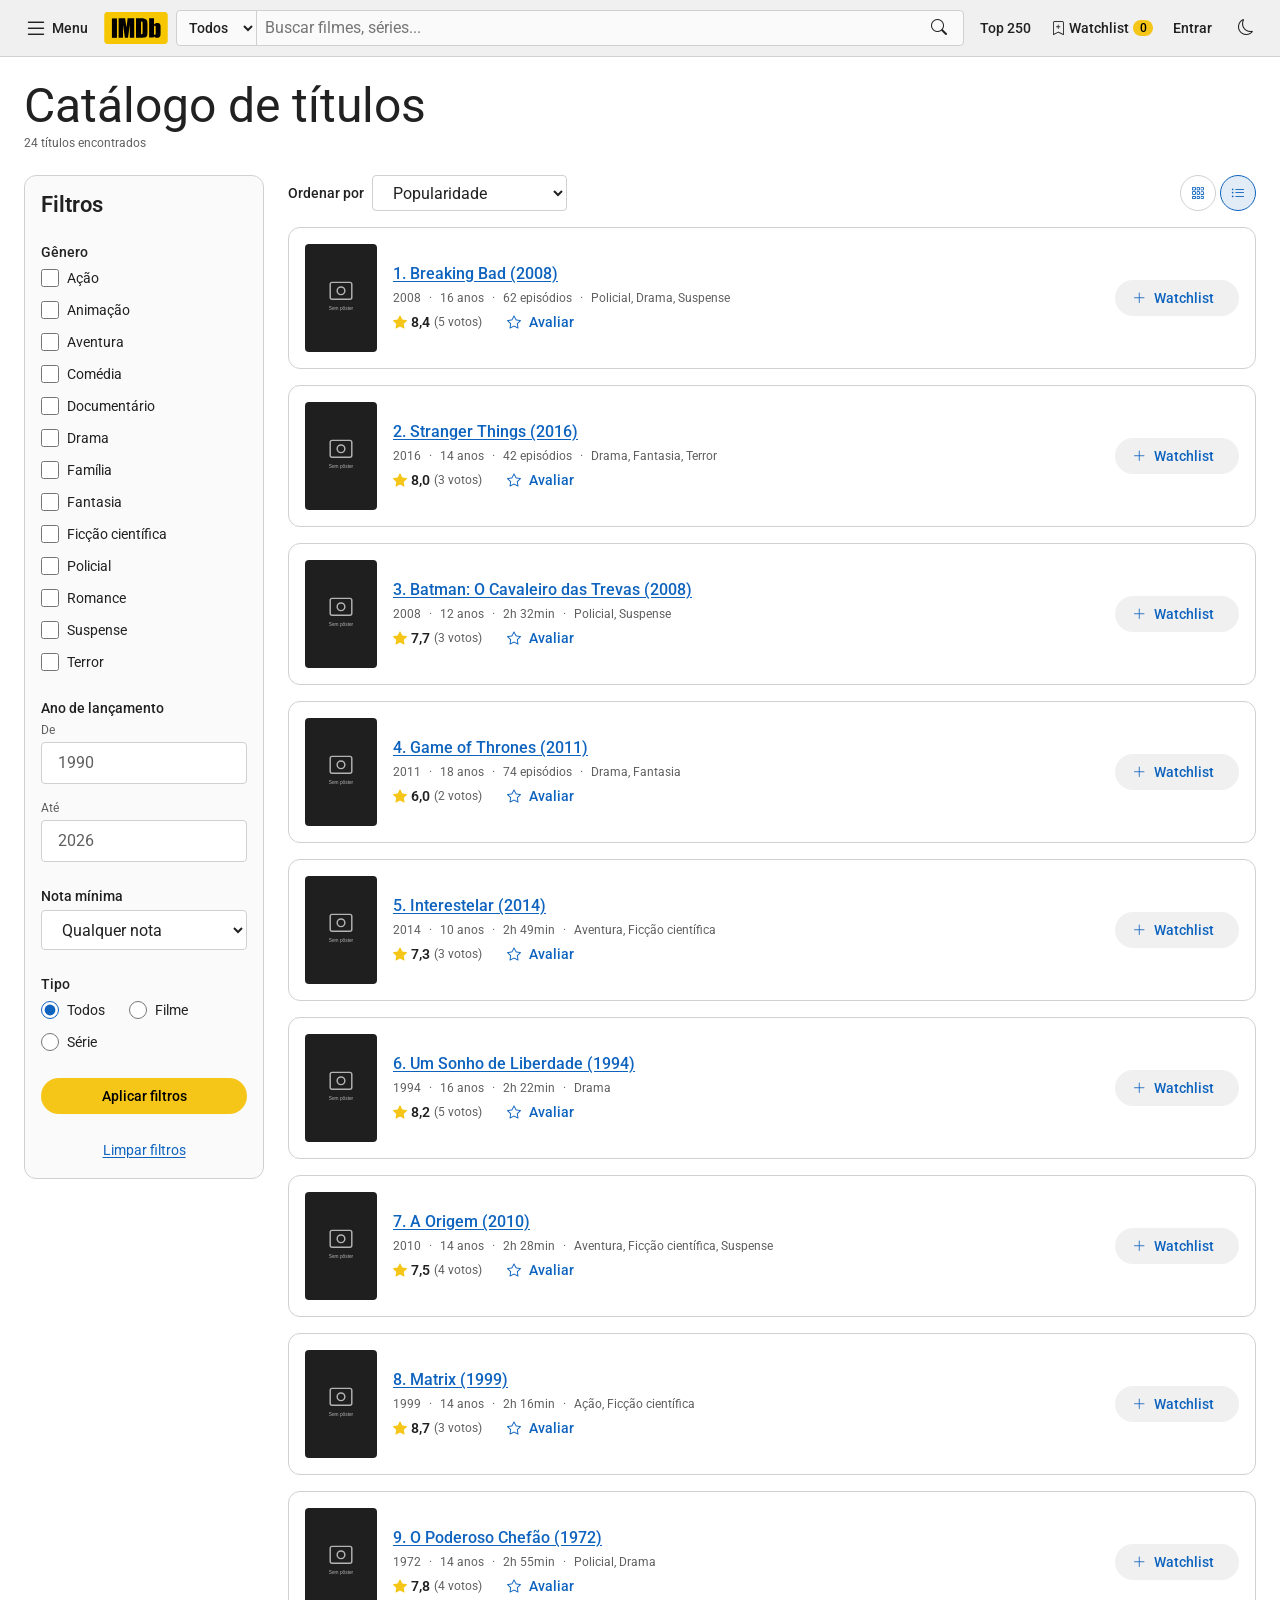
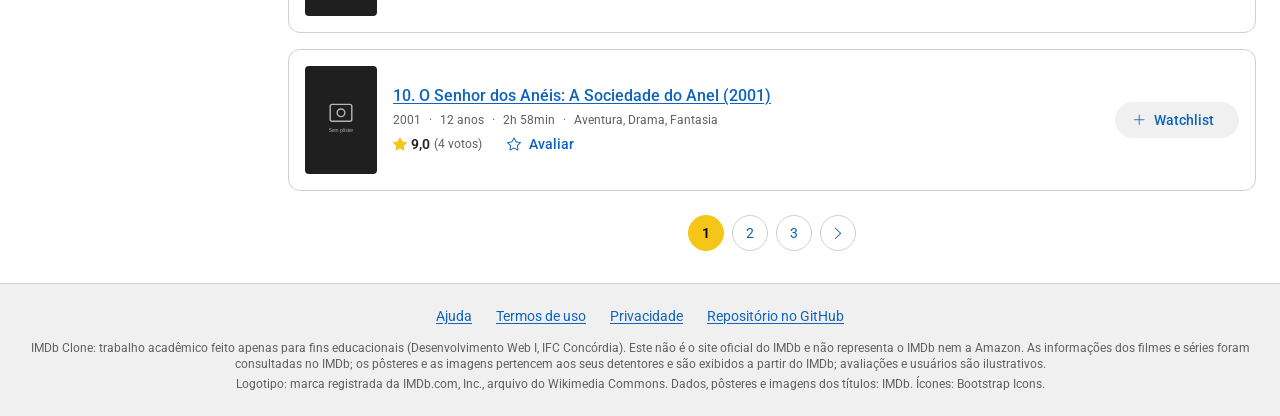
==== commit 94de1643: "feat: app.js e paginas Inicio e Busca geradas a partir do JSON" ====
--- a/busca.html
+++ b/busca.html
@@ -4,7 +4,7 @@
   <meta charset="UTF-8">
   <meta name="viewport" content="width=device-width, initial-scale=1">
   <title>Busca · IMDb Clone</title>
-  <meta name="description" content="Busque filmes e séries fictícios com filtros por gênero, ano, nota e tipo.">
+  <meta name="description" content="Busque filmes e séries com filtros por gênero, ano, nota e tipo.">
   <!-- Fonte Roboto (Google Fonts) e Bootstrap Icons (CDN), conforme a Tabela 5 da Parte 1 -->
   <link rel="preconnect" href="https://fonts.googleapis.com">
   <link rel="preconnect" href="https://fonts.gstatic.com" crossorigin>
@@ -15,9 +15,12 @@
   <link rel="stylesheet" href="css/base.css">
   <link rel="stylesheet" href="css/componentes.css">
   <link rel="stylesheet" href="css/paginas.css">
+  <!-- Aplica o tema salvo antes de desenhar a página (evita piscar) -->
+  <script src="js/tema-inicial.js"></script>
 </head>
 <body data-pagina="busca" data-raiz=".">
   <a class="pular-conteudo" href="#conteudo">Pular para o conteúdo</a>
+  <noscript><p class="alerta alerta-erro">Este site precisa de JavaScript ativado para carregar os títulos e as interações.</p></noscript>
 
   <!-- ===== Cabeçalho global (igual em todas as páginas públicas) ===== -->
   <header class="cabecalho" id="cabecalho">
@@ -54,7 +57,7 @@
         <a class="atalho atalho-desktop" href="top250.html">Top 250</a>
         <a class="atalho atalho-desktop" href="watchlist.html">
           <i class="bi bi-bookmark-plus" aria-hidden="true"></i> Watchlist
-          <span class="contador" data-contador-watchlist>3</span>
+          <span class="contador" data-contador-watchlist>0</span>
         </a>
         <a class="atalho" href="admin/login.html">Entrar</a>
       </div>
@@ -78,7 +81,7 @@
         <li><a href="index.html"><i class="bi bi-house" aria-hidden="true"></i> Início</a></li>
         <li><a href="busca.html" aria-current="page"><i class="bi bi-search" aria-hidden="true"></i> Busca</a></li>
         <li><a href="top250.html"><i class="bi bi-trophy" aria-hidden="true"></i> Top 250</a></li>
-        <li><a href="watchlist.html"><i class="bi bi-bookmark-plus" aria-hidden="true"></i> <span>Watchlist (<span data-contador-watchlist>3</span>)</span></a></li>
+        <li><a href="watchlist.html"><i class="bi bi-bookmark-plus" aria-hidden="true"></i> <span>Watchlist (<span data-contador-watchlist>0</span>)</span></a></li>
         <li><a href="admin/login.html"><i class="bi bi-person-circle" aria-hidden="true"></i> Entrar</a></li>
       </ul>
     </nav>
@@ -86,8 +89,8 @@
 
   <main id="conteudo">
     <header class="cabecalho-pagina">
-      <h1>Resultados da busca: <span id="termo-busca">“farol”</span></h1>
-      <p class="subtitulo" id="contador-resultados" aria-live="polite">4 títulos encontrados</p>
+      <h1>Resultados da busca: <span id="termo-busca"></span></h1>
+      <p class="subtitulo" id="contador-resultados" aria-live="polite"></p>
     </header>
 
     <div class="busca-layout">
@@ -103,17 +106,11 @@
             </button>
           </div>
 
-          <input type="hidden" name="q" value="farol">
+          <input type="hidden" name="q" value="">
 
           <fieldset class="campo">
             <legend>Gênero</legend>
             <div class="opcoes opcoes-coluna">
-              <label class="opcao"><input type="checkbox" name="genero" value="ação"> Ação</label>
-              <label class="opcao"><input type="checkbox" name="genero" value="aventura"> Aventura</label>
-              <label class="opcao"><input type="checkbox" name="genero" value="comédia"> Comédia</label>
-              <label class="opcao"><input type="checkbox" name="genero" value="drama" checked> Drama</label>
-              <label class="opcao"><input type="checkbox" name="genero" value="ficção científica"> Ficção científica</label>
-              <label class="opcao"><input type="checkbox" name="genero" value="suspense" checked> Suspense</label>
             </div>
           </fieldset>
 
@@ -138,7 +135,7 @@
               <option value="">Qualquer nota</option>
               <option value="9">9 ou mais</option>
               <option value="8">8 ou mais</option>
-              <option value="7" selected>7 ou mais</option>
+              <option value="7">7 ou mais</option>
               <option value="6">6 ou mais</option>
             </select>
           </div>
@@ -161,7 +158,7 @@
       <section class="resultados" aria-label="Resultados">
         <div class="barra-resultados">
           <button class="botao botao-contorno filtros-abrir" id="abrir-filtros" type="button" aria-controls="painel-filtros" aria-expanded="false">
-            <i class="bi bi-funnel" aria-hidden="true"></i> Filtros (2)
+            <i class="bi bi-funnel" aria-hidden="true"></i> Filtros
           </button>
           <div class="campo-inline">
             <label class="rotulo" for="ordenar-busca">Ordenar por</label>
@@ -184,111 +181,13 @@
         </div>
 
         <ol class="lista-itens" id="lista-resultados" data-visualizacao="lista">
-        <li>
-          <article class="item-lista" data-id="1" data-genero="drama,suspense" data-ano="2024" data-tipo="filme">
-            <img class="poster" src="https://picsum.photos/seed/farol/144/216" alt="Pôster de O Último Farol" width="72" height="108" loading="lazy">
-            <div class="item-info">
-              <h2><a href="titulo.html?id=1">1. O Último Farol (2024)</a></h2>
-              <ul class="metadados">
-            <li>2024</li>
-            <li>14 anos</li>
-            <li>2h 05min</li>
-            <li>Drama, Suspense</li>
-              </ul>
-              <div class="item-nota">
-                <p class="nota"><i class="bi bi-star-fill" aria-hidden="true"></i> <span class="nota-valor">8,1</span> <span class="nota-votos">(325)</span></p>
-                <a class="botao botao-texto" href="titulo.html?id=1#avaliar"><i class="bi bi-star" aria-hidden="true"></i> Avaliar</a>
-              </div>
-            </div>
-            <div class="item-acoes">
-              <button class="botao botao-secundario botao-watchlist" type="button" data-id="1" aria-pressed="false">
-                <i class="bi bi-plus-lg" aria-hidden="true"></i> Watchlist<span class="visualmente-oculto">: O Último Farol</span>
-              </button>
-            </div>
-          </article>
-        </li>
-        <li>
-          <article class="item-lista" data-id="3" data-genero="drama" data-ano="2022" data-tipo="filme">
-            <img class="poster" src="https://picsum.photos/seed/mares/144/216" alt="Pôster de Marés de Inverno" width="72" height="108" loading="lazy">
-            <div class="item-info">
-              <h2><a href="titulo.html?id=3">2. Marés de Inverno (2022)</a></h2>
-              <ul class="metadados">
-            <li>2022</li>
-            <li>14 anos</li>
-            <li>2h 12min</li>
-            <li>Drama</li>
-              </ul>
-              <div class="item-nota">
-                <p class="nota"><i class="bi bi-star-fill" aria-hidden="true"></i> <span class="nota-valor">7,8</span> <span class="nota-votos">(240)</span></p>
-                <a class="botao botao-texto" href="titulo.html?id=3#avaliar"><i class="bi bi-star" aria-hidden="true"></i> Avaliar</a>
-              </div>
-            </div>
-            <div class="item-acoes">
-              <button class="botao botao-secundario botao-watchlist" type="button" data-id="3" aria-pressed="false">
-                <i class="bi bi-plus-lg" aria-hidden="true"></i> Watchlist<span class="visualmente-oculto">: Marés de Inverno</span>
-              </button>
-            </div>
-          </article>
-        </li>
-        <li>
-          <article class="item-lista" data-id="6" data-genero="suspense" data-ano="2019" data-tipo="filme">
-            <img class="poster" src="https://picsum.photos/seed/arquivo/144/216" alt="Pôster de O Arquivo Esquecido" width="72" height="108" loading="lazy">
-            <div class="item-info">
-              <h2><a href="titulo.html?id=6">3. O Arquivo Esquecido (2019)</a></h2>
-              <ul class="metadados">
-            <li>2019</li>
-            <li>16 anos</li>
-            <li>1h 50min</li>
-            <li>Suspense</li>
-              </ul>
-              <div class="item-nota">
-                <p class="nota"><i class="bi bi-star-fill" aria-hidden="true"></i> <span class="nota-valor">7,3</span> <span class="nota-votos">(152)</span></p>
-                <a class="botao botao-texto" href="titulo.html?id=6#avaliar"><i class="bi bi-star" aria-hidden="true"></i> Avaliar</a>
-              </div>
-            </div>
-            <div class="item-acoes">
-              <button class="botao botao-secundario botao-watchlist" type="button" data-id="6" aria-pressed="false">
-                <i class="bi bi-plus-lg" aria-hidden="true"></i> Watchlist<span class="visualmente-oculto">: O Arquivo Esquecido</span>
-              </button>
-            </div>
-          </article>
-        </li>
-        <li>
-          <article class="item-lista" data-id="7" data-genero="ficção científica,drama" data-ano="2025" data-tipo="série">
-            <img class="poster" src="https://picsum.photos/seed/relogio/144/216" alt="Pôster de Os Relojoeiros" width="72" height="108" loading="lazy">
-            <div class="item-info">
-              <h2><a href="titulo.html?id=7">4. Os Relojoeiros (2025)</a></h2>
-              <ul class="metadados">
-            <li>2025</li>
-            <li>14 anos</li>
-            <li>8 episódios</li>
-            <li>Ficção científica, Drama</li>
-              </ul>
-              <div class="item-nota">
-                <p class="nota"><i class="bi bi-star-fill" aria-hidden="true"></i> <span class="nota-valor">8,4</span> <span class="nota-votos">(410)</span></p>
-                <a class="botao botao-texto" href="titulo.html?id=7#avaliar"><i class="bi bi-star" aria-hidden="true"></i> Avaliar</a>
-              </div>
-            </div>
-            <div class="item-acoes">
-              <button class="botao botao-secundario botao-watchlist" type="button" data-id="7" aria-pressed="false">
-                <i class="bi bi-plus-lg" aria-hidden="true"></i> Watchlist<span class="visualmente-oculto">: Os Relojoeiros</span>
-              </button>
-            </div>
-          </article>
-        </li>
         </ol>
 
         <!-- Paginação no desktop; "Carregar mais" no mobile -->
-        <nav class="paginacao" aria-label="Páginas de resultados">
-          <ol>
-            <li><a href="#" aria-label="Página anterior"><i class="bi bi-chevron-left" aria-hidden="true"></i></a></li>
-            <li><a href="busca.html?q=farol&amp;pagina=1" aria-current="page">1</a></li>
-            <li><a href="busca.html?q=farol&amp;pagina=2">2</a></li>
-            <li><a href="busca.html?q=farol&amp;pagina=3">3</a></li>
-            <li><a href="busca.html?q=farol&amp;pagina=2" aria-label="Próxima página"><i class="bi bi-chevron-right" aria-hidden="true"></i></a></li>
-          </ol>
+        <nav class="paginacao" aria-label="Páginas de resultados" hidden>
+          <ol></ol>
         </nav>
-        <button class="botao botao-contorno botao-bloco carregar-mais" id="carregar-mais" type="button">Carregar mais resultados</button>
+        <button class="botao botao-contorno botao-bloco carregar-mais" id="carregar-mais" type="button" hidden>Carregar mais resultados</button>
       </section>
     </div>
   </main>
@@ -303,8 +202,10 @@
         <li><a href="https://github.com/arthurlorenzett/IMDb_Mock">Repositório no GitHub</a></li>
       </ul>
     </nav>
-    <p>IMDb Clone: projeto acadêmico para fins educacionais (Desenvolvimento Web I, IFC Concórdia), sem vínculo com o IMDb ou a Amazon. Todos os dados são fictícios.</p>
-    <p>Logotipo: marca registrada da IMDb.com, Inc., arquivo do Wikimedia Commons. Imagens: Lorem Picsum. Ícones: Bootstrap Icons.</p>
+    <p>IMDb Clone: trabalho acadêmico feito apenas para fins educacionais (Desenvolvimento Web I, IFC Concórdia). Este não é o site oficial do IMDb e não representa o IMDb nem a Amazon. As informações dos filmes e séries foram consultadas no IMDb; os pôsteres e as imagens pertencem aos seus detentores e são exibidos a partir do IMDb; avaliações e usuários são ilustrativos.</p>
+    <p>Logotipo: marca registrada da IMDb.com, Inc., arquivo do Wikimedia Commons. Dados, pôsteres e imagens dos títulos: IMDb. Ícones: Bootstrap Icons.</p>
   </footer>
+  <!-- JS externo (módulos ES): app.js carrega o site.json e o script desta página -->
+  <script type="module" src="js/app.js"></script>
 </body>
 </html>
